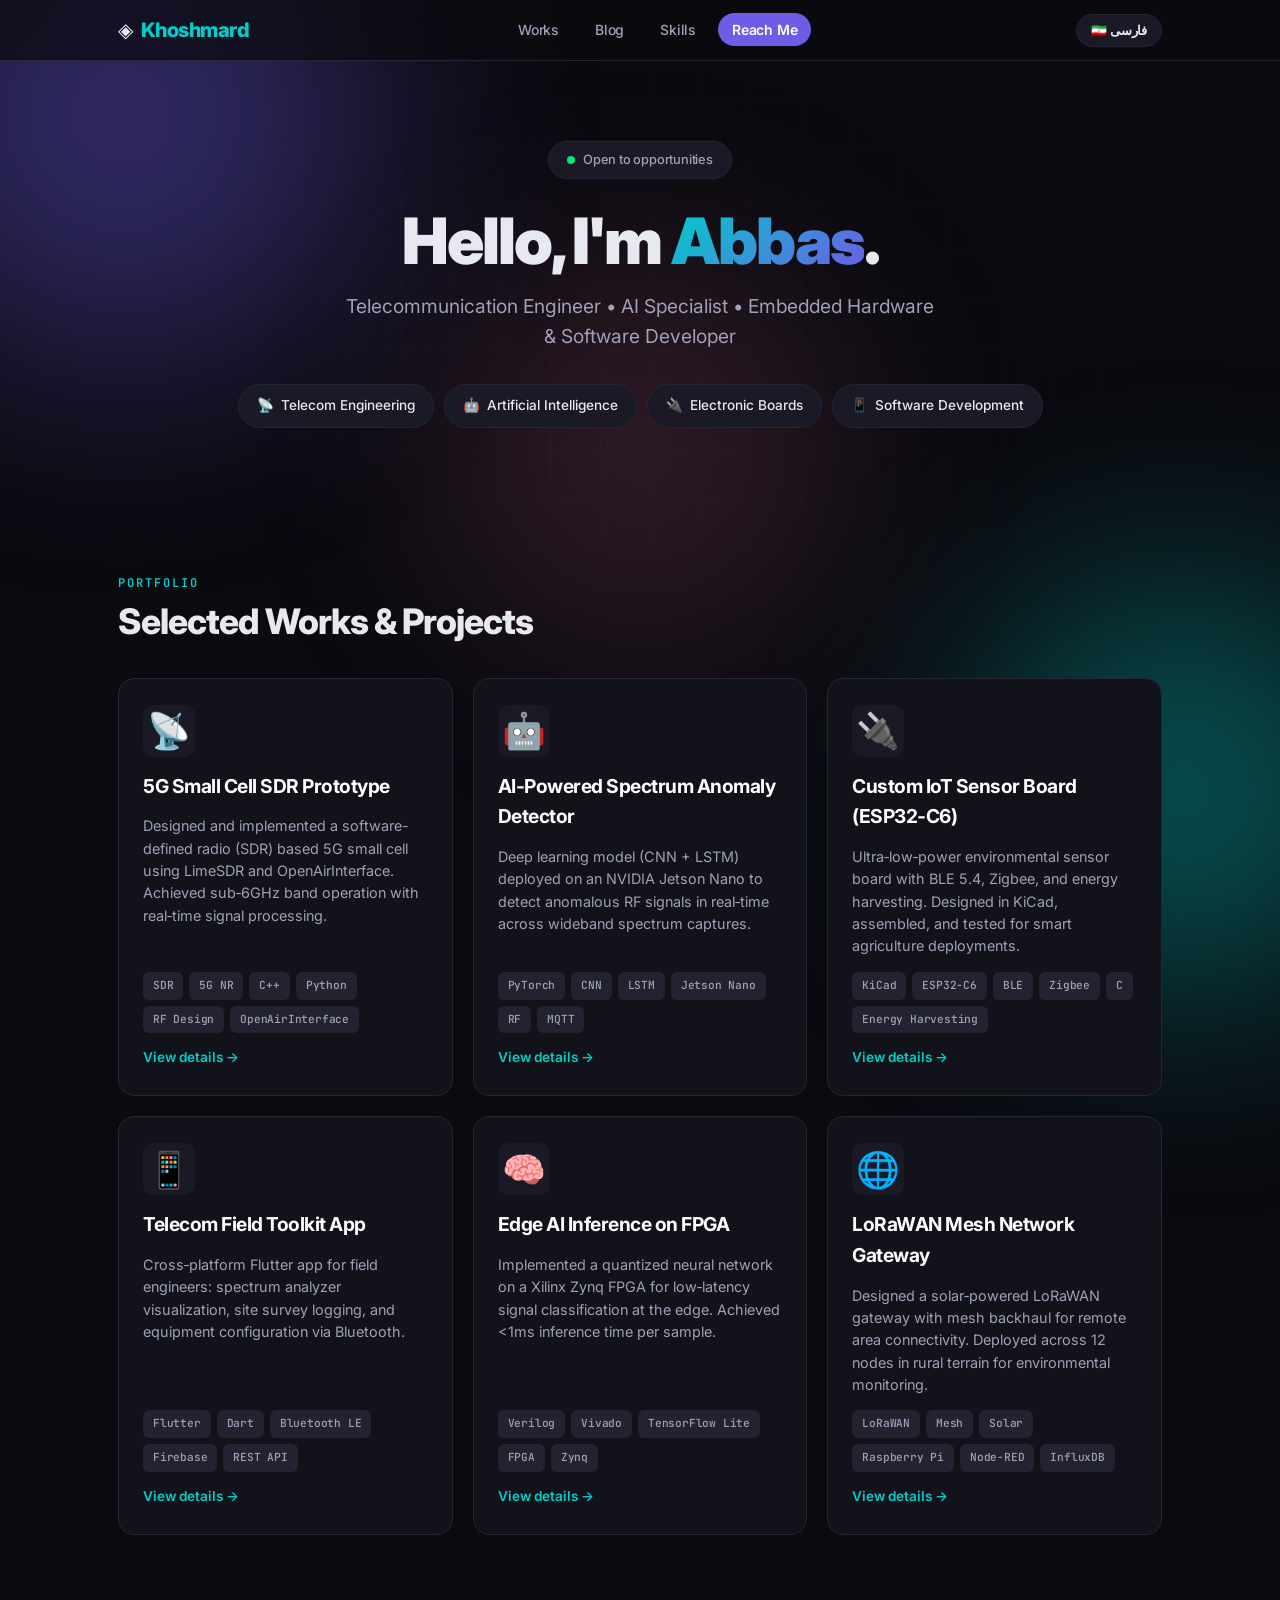
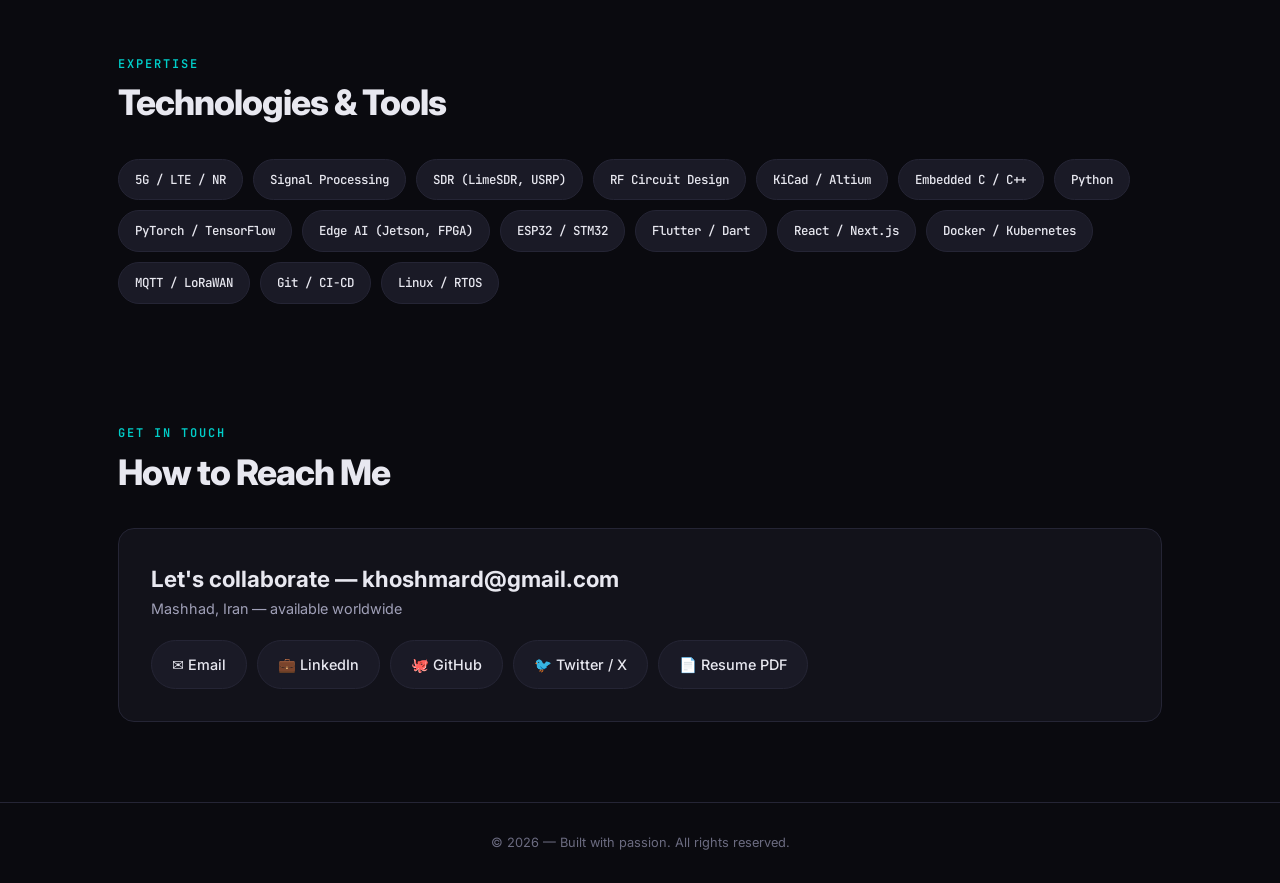
==== index.html @ 43187067 "Add Blog Section" ====
<!DOCTYPE html>
<html lang="en">
<head>
    <meta charset="UTF-8">
    <meta name="viewport" content="width=device-width, initial-scale=1.0">
    <title>Khoshmard — Telecom & AI Engineer</title>
    <link rel="stylesheet" href="styles.css">
    <link href="https://fonts.googleapis.com/css2?family=Inter:wght@300;400;500;600;700;800;900&family=JetBrains+Mono:wght@400;500;600&display=swap" rel="stylesheet">
</head>
<body>

    <!-- Background effects -->
    <div class="bg-grid"></div>
    <div class="bg-orb bg-orb--1"></div>
    <div class="bg-orb bg-orb--2"></div>
    <div class="bg-orb bg-orb--3"></div>

    <!-- Navbar -->
    <nav class="navbar">
        <div class="container">
            <a href="#" class="nav-logo" id="nav-home">◈ <span>Khoshmard</span></a>
            <ul class="nav-links">
                <li><a href="#works" class="nav-link" data-target="works" data-i18n="navWorks">Works</a></li>
                <li><a href="#blog" class="nav-link" data-target="blog" data-i18n="navBlog">Blog</a></li>
                <li><a href="#skills" class="nav-link" data-target="skills" data-i18n="navSkills">Skills</a></li>
                <li><a href="#contact" class="nav-link nav-cta" data-target="contact" data-i18n="navContact">Reach Me</a></li>
            </ul>
            <button id="lang-toggle" class="lang-btn" aria-label="Switch language">🇮🇷 فارسی</button>
        </div>
    </nav>

    <!-- Hero (visible by default) -->
    <header class="hero" id="hero-section">
        <div class="container">
            <div class="hero-badge"><span class="dot"></span> <span data-i18n="heroBadge">Open to opportunities</span></div>
            <h1><span data-i18n="heroGreeting">Hello, I'm</span> <span class="highlight" id="hero-name-dynamic">Abbas</span><span data-i18n="heroGreetingEnding">.</span></h1>
            <p class="hero-subtitle" id="hero-role"></p>
            <div class="hero-tags" id="hero-tags"></div>
        </div>
    </header>

    <!-- Works / Projects -->
    <section class="section" id="works-section">
        <div class="container">
            <p class="section-label" data-i18n="worksLabel">Portfolio</p>
            <h2 class="section-title" data-i18n="worksTitle">Selected Works & Projects</h2>
            <div class="projects-grid" id="projects-container"></div>
        </div>
    </section>

    <!-- Blog (hidden by default) -->
    <section class="section" id="blog-section" style="display: none;">
        <div class="container">
            <p class="section-label" data-i18n="blogLabel">Writings</p>
            <h2 class="section-title" data-i18n="blogTitle">Latest Blog Posts</h2>
            <div class="projects-grid" id="blog-posts-container"></div>
            <div class="load-more-wrap">
                <button class="load-more-btn" id="blog-load-more" data-i18n="loadMore">Load More Posts</button>
                <p class="no-more" id="blog-no-more" data-i18n="noMore">You've reached the end.</p>
            </div>
        </div>
    </section>

    <!-- Skills -->
    <section class="section" id="skills-section">
        <div class="container">
            <p class="section-label" data-i18n="skillsLabel">Expertise</p>
            <h2 class="section-title" data-i18n="skillsTitle">Technologies & Tools</h2>
            <div class="skills-wrap" id="skills-container"></div>
        </div>
    </section>

    <!-- Contact -->
    <section class="section" id="contact-section">
        <div class="container">
            <p class="section-label" data-i18n="contactLabel">Get In Touch</p>
            <h2 class="section-title" data-i18n="contactTitle">How to Reach Me</h2>
            <div class="contact-card" id="contact-card">
                <div class="contact-info">
                    <h3 id="contact-email-label"></h3>
                    <p id="contact-location"></p>
                </div>
                <div class="contact-links" id="contact-links"></div>
            </div>
        </div>
    </section>

    <!-- Footer -->
    <footer class="footer">
        <div class="container">
            <p>© <span id="footer-year"></span> — <span data-i18n="footerText">Built with passion. All rights reserved.</span></p>
        </div>
    </footer>

    <!-- Modal (shared for projects and blog posts) -->
    <div class="modal-overlay" id="modal-overlay">
        <div class="modal-content">
            <button class="modal-close" id="modal-close">&times;</button>
            <div class="modal-icon" id="modal-icon"></div>
            <div class="modal-meta" id="modal-meta"></div>
            <h3 class="modal-title" id="modal-title"></h3>
            <div class="modal-body" id="modal-body"></div>
            <div class="modal-tech" id="modal-tech"></div>
            <a href="#" class="modal-link" id="modal-link" target="_blank" rel="noopener"></a>
        </div>
    </div>

    <script src="script.js"></script>
</body>
</html>
---- styles.css ----
﻿:root {
    --bg: #0a0a0f;
    --surface: #12121a;
    --surface-2: #1a1a26;
    --surface-3: #222230;
    --accent: #6c5ce7;
    --accent-2: #00cec9;
    --accent-3: #fd79a8;
    --accent-glow: rgba(108, 92, 231, 0.35);
    --text: #e8e8f0;
    --text-secondary: #a0a0b8;
    --text-muted: #6b6b80;
    --border: #252535;
    --radius: 16px;
    --radius-sm: 10px;
    --radius-xs: 6px;
    --transition: 0.3s cubic-bezier(0.4, 0, 0.2, 1);
    --shadow-lg: 0 25px 50px -12px rgba(0, 0, 0, 0.5);
    --shadow-card: 0 4px 24px rgba(0, 0, 0, 0.3);
}

* {
    margin: 0;
    padding: 0;
    box-sizing: border-box;
}

html {
    scroll-behavior: smooth;
    scrollbar-width: thin;
    scrollbar-color: var(--surface-3) var(--bg);
}
::-webkit-scrollbar { width: 6px; }
::-webkit-scrollbar-track { background: var(--bg); }
::-webkit-scrollbar-thumb { background: var(--surface-3); border-radius: 3px; }

body {
    font-family: 'Inter', system-ui, -apple-system, sans-serif;
    background: var(--bg);
    color: var(--text);
    line-height: 1.6;
    overflow-x: hidden;
    -webkit-font-smoothing: antialiased;
}

/* Animated background grid */
.bg-grid {
    position: fixed; inset: 0; pointer-events: none; z-index: 0;
    background-image:
        linear-gradient(rgba(255,255,255,0.015) 1px, transparent 1px),
        linear-gradient(90deg, rgba(255,255,255,0.015) 1px, transparent 1px);
    background-size: 50px 50px;
    mask-image: radial-gradient(ellipse 70% 60% at 50% 35%, black 30%, transparent 70%);
    -webkit-mask-image: radial-gradient(ellipse 70% 60% at 50% 35%, black 30%, transparent 70%);
}

.bg-orb {
    position: fixed; border-radius: 50%; filter: blur(120px); pointer-events: none; z-index: 0; opacity: 0.4;
    animation: orbFloat 20s ease-in-out infinite;
}
.bg-orb--1 { width: 500px; height: 500px; background: var(--accent); top: -15%; left: -10%; }
.bg-orb--2 { width: 400px; height: 400px; background: var(--accent-2); bottom: -10%; right: -8%; animation-delay: -7s; }
.bg-orb--3 { width: 350px; height: 350px; background: var(--accent-3); top: 50%; left: 50%; transform: translate(-50%,-50%); animation-delay: -14s; opacity: 0.2; }

@keyframes orbFloat {
    0%,100% { transform: translate(0,0) scale(1); }
    25% { transform: translate(60px,-40px) scale(1.1); }
    50% { transform: translate(-30px,50px) scale(0.9); }
    75% { transform: translate(-50px,-30px) scale(1.05); }
}

/* Layout */
.container { position: relative; z-index: 1; max-width: 1100px; margin: 0 auto; padding: 0 28px; }

/* Navbar */
.navbar {
    position: sticky; top: 0; z-index: 100;
    backdrop-filter: blur(20px); -webkit-backdrop-filter: blur(20px);
    background: rgba(10,10,15,0.7); border-bottom: 1px solid var(--border);
}
.navbar .container {
    display: flex; align-items: center; justify-content: space-between; height: 60px;
    flex-wrap: wrap;
}
.nav-logo {
    font-weight: 800; font-size: 1.25rem; letter-spacing: -0.5px; color: var(--text);
    text-decoration: none; display: flex; align-items: center; gap: 8px;
}
.nav-logo span { color: var(--accent-2); }
.nav-links {
    display: flex; gap: 8px; list-style: none; flex-wrap: wrap;
}
.nav-links a {
    color: var(--text-secondary); text-decoration: none; font-size: 0.875rem; font-weight: 500;
    padding: 8px 14px; border-radius: 50px; transition: var(--transition); letter-spacing: -0.2px;
}
.nav-links a:hover { color: #fff; background: var(--surface-2); }
.nav-cta { background: var(--accent) !important; color: #fff !important; font-weight: 600 !important; }
.nav-cta:hover { background: #7c6ff7 !important; box-shadow: 0 0 25px var(--accent-glow); }

.lang-btn {
    background: var(--surface-2); border: 1px solid var(--border); color: var(--text);
    padding: 8px 14px; border-radius: 50px; font-size: 0.8rem; font-weight: 600;
    cursor: pointer; transition: var(--transition); letter-spacing: -0.2px;
    margin-left: 10px;
}
.lang-btn:hover { border-color: var(--accent); background: var(--surface-3); }

/* Hero */
.hero { padding: 80px 0 50px; text-align: center; }
.hero-badge {
    display: inline-flex; align-items: center; gap: 8px; background: var(--surface-2);
    border: 1px solid var(--border); padding: 8px 18px; border-radius: 50px;
    font-size: 0.8rem; font-weight: 500; color: var(--text-secondary); margin-bottom: 28px;
    letter-spacing: -0.2px;
}
.hero-badge .dot {
    width: 8px; height: 8px; border-radius: 50%; background: #00e676;
    animation: pulse-dot 2s ease-in-out infinite;
}
@keyframes pulse-dot { 0%,100% { box-shadow: 0 0 0 0 rgba(0,230,118,0.6); } 50% { box-shadow: 0 0 0 12px rgba(0,230,118,0); } }
.hero h1 {
    font-size: clamp(2.5rem, 5.5vw, 4rem); font-weight: 900; letter-spacing: -2px;
    line-height: 1.05; margin-bottom: 16px;
}
.hero h1 .highlight {
    background: linear-gradient(135deg, var(--accent-2), var(--accent));
    -webkit-background-clip: text; -webkit-text-fill-color: transparent; background-clip: text;
}
.hero-subtitle { font-size: 1.2rem; color: var(--text-secondary); max-width: 600px; margin: 0 auto 32px; }
.hero-tags { display: flex; flex-wrap: wrap; justify-content: center; gap: 10px; margin-bottom: 36px; }
.hero-tag {
    background: var(--surface-2); border: 1px solid var(--border); padding: 10px 18px;
    border-radius: 50px; font-size: 0.85rem; font-weight: 500; color: var(--text);
    display: flex; align-items: center; gap: 7px; transition: var(--transition);
}
.hero-tag:hover { border-color: var(--accent); background: var(--surface-3); transform: translateY(-2px); box-shadow: 0 8px 25px rgba(0,0,0,0.3); }

/* Sections */
.section { padding: 60px 0; }
.section-label {
    font-family: 'JetBrains Mono', monospace; font-size: 0.75rem; font-weight: 600;
    text-transform: uppercase; letter-spacing: 2px; color: var(--accent-2); margin-bottom: 8px;
}
.section-title { font-size: 2.2rem; font-weight: 800; letter-spacing: -1px; margin-bottom: 36px; line-height: 1.15; }

/* Projects Grid */
.projects-grid { display: grid; grid-template-columns: repeat(auto-fill, minmax(320px, 1fr)); gap: 20px; }
.project-card {
    background: var(--surface); border: 1px solid var(--border); border-radius: var(--radius);
    padding: 26px 24px; transition: var(--transition); cursor: pointer; position: relative;
    overflow: hidden; display: flex; flex-direction: column; gap: 14px;
}
.project-card::before {
    content: ''; position: absolute; top: 0; left: 0; right: 0; height: 2px;
    background: linear-gradient(90deg, var(--accent), var(--accent-2)); opacity: 0; transition: var(--transition);
}
.project-card:hover { border-color: #3a3a55; transform: translateY(-4px); box-shadow: var(--shadow-lg); }
.project-card:hover::before { opacity: 1; }
.project-icon {
    font-size: 2.2rem; width: 52px; height: 52px; border-radius: var(--radius-sm);
    background: var(--surface-2); display: flex; align-items: center; justify-content: center;
}
.project-card h3 { font-size: 1.2rem; font-weight: 700; letter-spacing: -0.5px; color: #fff; }
.project-card p { font-size: 0.9rem; color: var(--text-secondary); line-height: 1.55; flex-grow: 1; }
.project-tech { display: flex; flex-wrap: wrap; gap: 6px; }
.project-tech span {
    font-family: 'JetBrains Mono', monospace; font-size: 0.7rem; font-weight: 500;
    background: var(--surface-3); color: var(--text-secondary); padding: 5px 10px;
    border-radius: var(--radius-xs); letter-spacing: -0.2px;
}
.project-card:hover .project-tech span { color: #ccc; background: #2a2a3a; }
.project-link { font-size: 0.85rem; font-weight: 600; color: var(--accent-2); text-decoration: none; display: inline-flex; align-items: center; gap: 4px; margin-top: auto; }
.project-link:hover { gap: 8px; color: #fff; }

/* Skills */
.skills-wrap { display: flex; flex-wrap: wrap; gap: 10px; }
.skill-chip {
    font-family: 'JetBrains Mono', monospace; font-size: 0.78rem; font-weight: 500;
    background: var(--surface-2); border: 1px solid var(--border); padding: 10px 16px;
    border-radius: 50px; color: var(--text); transition: var(--transition);
}
.skill-chip:hover { border-color: var(--accent); background: var(--surface-3); transform: translateY(-2px); box-shadow: 0 6px 20px rgba(0,0,0,0.3); color: #fff; }

/* Contact */
.contact-card {
    background: var(--surface); border: 1px solid var(--border); border-radius: var(--radius);
    padding: 32px; display: flex; flex-wrap: wrap; gap: 20px; align-items: center; justify-content: space-between;
}
.contact-card:hover { border-color: #3a3a55; box-shadow: var(--shadow-card); }
.contact-info h3 { font-size: 1.4rem; font-weight: 700; }
.contact-info p { color: var(--text-secondary); font-size: 0.9rem; }
.contact-links { display: flex; flex-wrap: wrap; gap: 10px; }
.contact-link {
    display: inline-flex; align-items: center; gap: 8px; background: var(--surface-2);
    border: 1px solid var(--border); padding: 12px 20px; border-radius: 50px;
    color: var(--text); text-decoration: none; font-weight: 500; font-size: 0.9rem; transition: var(--transition);
}
.contact-link:hover { background: var(--accent); border-color: var(--accent); color: #fff; box-shadow: 0 0 30px var(--accent-glow); transform: translateY(-2px); }

/* Footer */
.footer { text-align: center; padding: 30px 0; color: var(--text-muted); font-size: 0.8rem; border-top: 1px solid var(--border); margin-top: 20px; }

/* Modal */
.modal-overlay {
    position: fixed; inset: 0; background: rgba(0,0,0,0.7); backdrop-filter: blur(8px);
    z-index: 200; display: none; align-items: center; justify-content: center;
}
.modal-overlay.active { display: flex; }
.modal-content {
    background: var(--surface); border: 1px solid var(--border); border-radius: var(--radius);
    max-width: 600px; width: 90%; padding: 32px; position: relative;
    animation: modalIn 0.3s ease;
}
@keyframes modalIn { from { opacity: 0; transform: scale(0.95) translateY(10px); } to { opacity: 1; transform: scale(1) translateY(0); } }
.modal-close {
    position: absolute; top: 16px; right: 16px; background: none; border: none; color: var(--text-muted);
    font-size: 2rem; cursor: pointer; line-height: 1; transition: var(--transition);
}
.modal-close:hover { color: #fff; }
.modal-icon { font-size: 2.2rem; margin-bottom: 12px; }
.modal-title { font-size: 1.5rem; font-weight: 700; margin-bottom: 12px; }
.modal-description { color: var(--text-secondary); margin-bottom: 16px; line-height: 1.6; }
.modal-tech { display: flex; flex-wrap: wrap; gap: 6px; margin-bottom: 20px; }
.modal-tech span {
    font-family: 'JetBrains Mono', monospace; font-size: 0.7rem; background: var(--surface-3);
    color: var(--text-secondary); padding: 5px 10px; border-radius: var(--radius-xs);
}
.modal-link { color: var(--accent-2); font-weight: 600; text-decoration: none; display: inline-flex; align-items: center; gap: 4px; }
.modal-link:hover { color: #fff; }

/* Responsive */
@media (max-width: 768px) {
    .hero { padding: 50px 0 30px; }
    .hero h1 { font-size: 2.2rem; }
    .hero-subtitle { font-size: 1rem; }
    .section-title { font-size: 1.6rem; }
    .projects-grid { grid-template-columns: 1fr; }
    .navbar .container { height: auto; padding: 8px 0; flex-wrap: wrap; }
    .nav-links a { font-size: 0.75rem; padding: 6px 10px; }
    .contact-card { flex-direction: column; text-align: center; }
    .contact-links { justify-content: center; }
}
@media (max-width: 480px) {
    .container { padding: 0 16px; }
    .hero h1 { font-size: 1.8rem; }
    .hero-tags { gap: 6px; }
    .hero-tag { font-size: 0.75rem; padding: 8px 12px; }
    .project-card { padding: 20px 16px; }
    .section { padding: 40px 0; }
}

/* ── Blog card meta (already defined earlier but included for completeness) ── */
.blog-card .blog-meta {
    display: flex;
    align-items: center;
    gap: 10px;
    color: var(--text-muted);
    font-size: 0.75rem;
    font-family: 'JetBrains Mono', monospace;
}

/* ── Load more button & no more message ── */
.load-more-wrap {
    text-align: center;
    margin-top: 40px;
}

.load-more-btn {
    background: var(--surface-2);
    border: 1px solid var(--border);
    color: var(--text);
    padding: 14px 32px;
    border-radius: 50px;
    font-size: 0.9rem;
    font-weight: 600;
    cursor: pointer;
    transition: var(--transition);
}

    .load-more-btn:hover {
        border-color: var(--accent);
        background: var(--surface-3);
        box-shadow: 0 0 25px var(--accent-glow);
    }

.no-more {
    color: var(--text-muted);
    font-size: 0.85rem;
    margin-top: 16px;
    display: none;
}
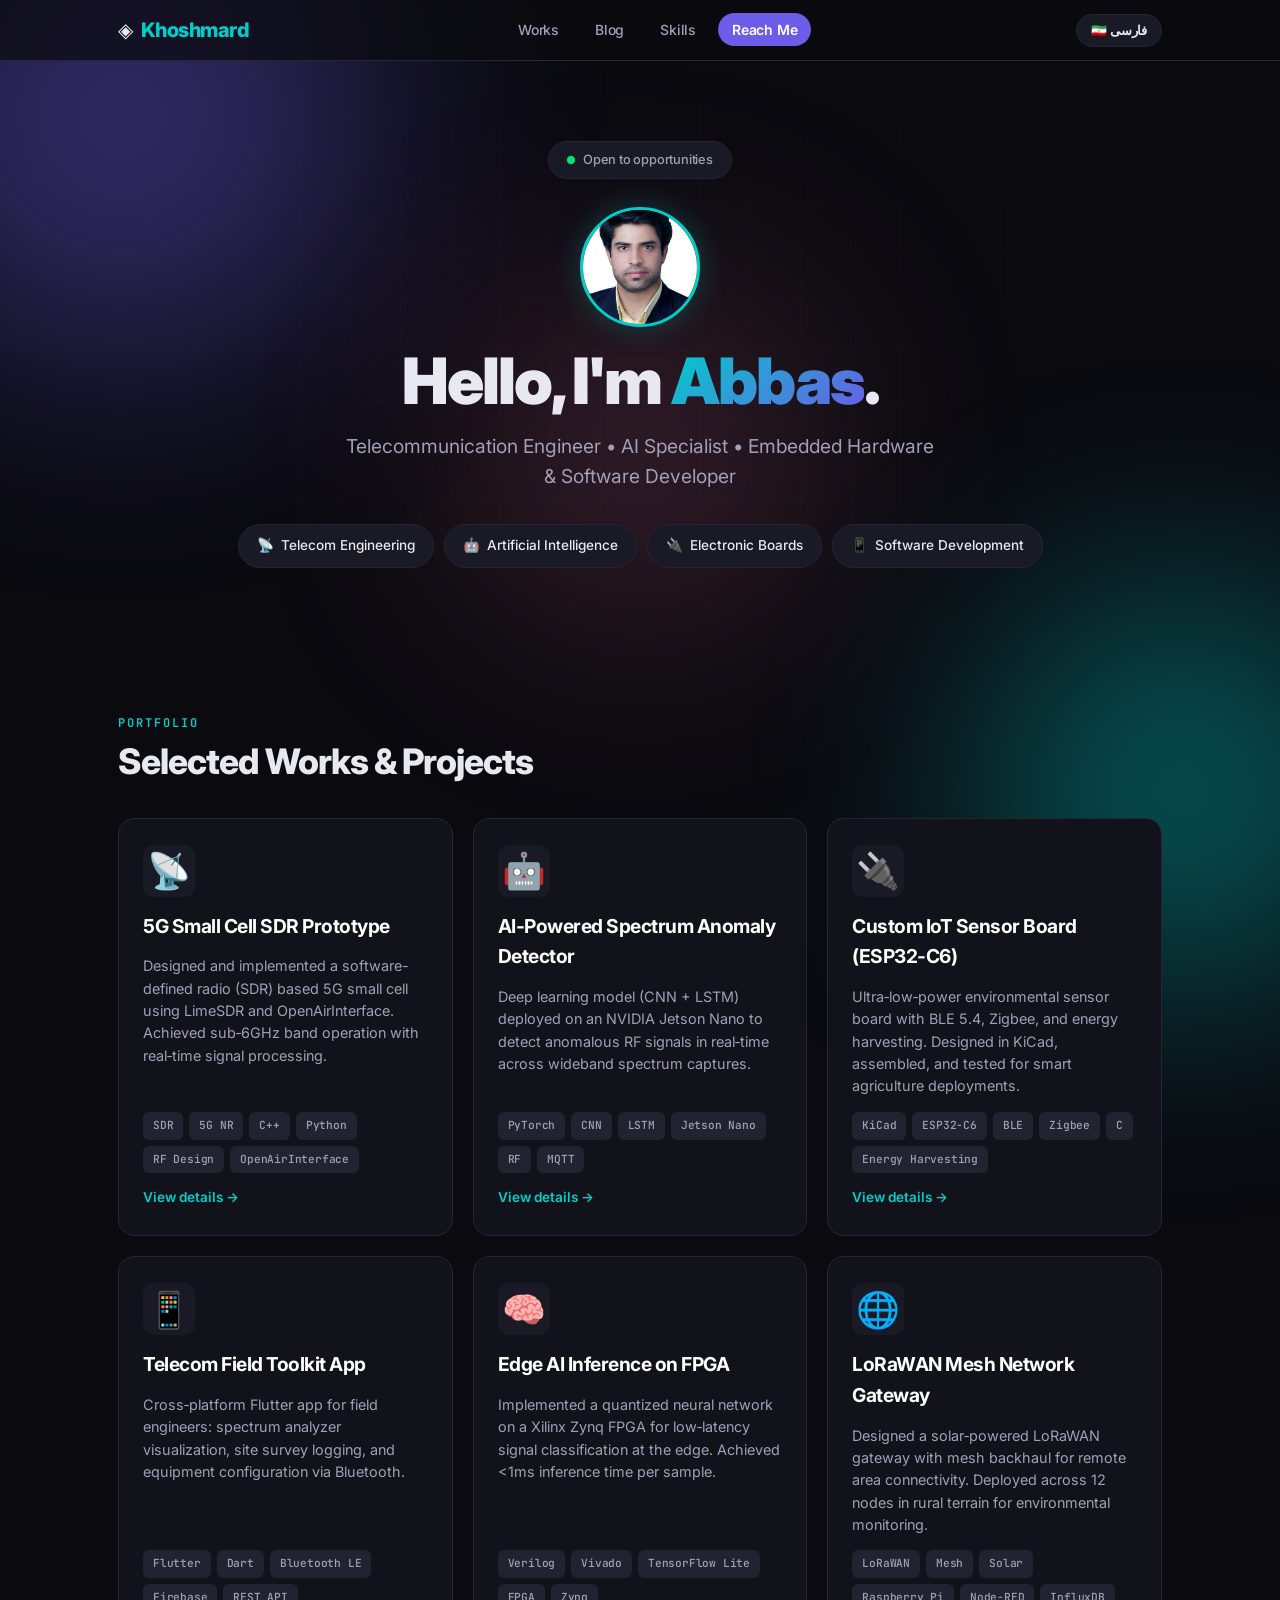
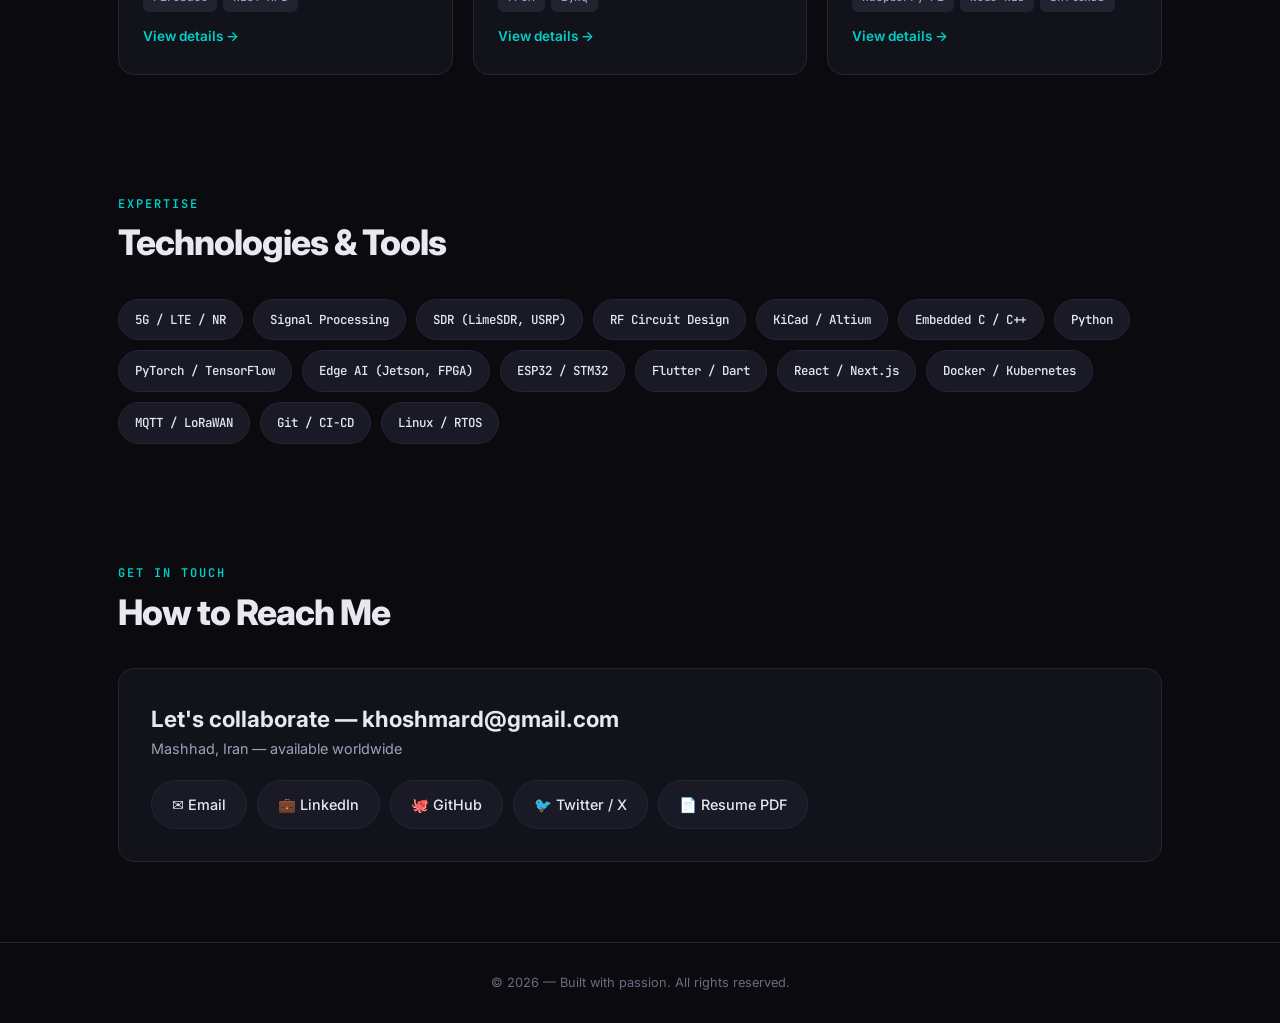
==== commit 40b8caba: "Add Profile Image" ====
--- a/index.html
+++ b/index.html
@@ -33,6 +33,7 @@
     <header class="hero" id="hero-section">
         <div class="container">
             <div class="hero-badge"><span class="dot"></span> <span data-i18n="heroBadge">Open to opportunities</span></div>
+            <div class="hero-avatar"><img src="profile-photo.jpg" alt="Abbas Hatami" /></div>
             <h1><span data-i18n="heroGreeting">Hello, I'm</span> <span class="highlight" id="hero-name-dynamic">Abbas</span><span data-i18n="heroGreetingEnding">.</span></h1>
             <p class="hero-subtitle" id="hero-role"></p>
             <div class="hero-tags" id="hero-tags"></div>
--- a/styles.css
+++ b/styles.css
@@ -136,6 +136,27 @@
 }
 .hero-tag:hover { border-color: var(--accent); background: var(--surface-3); transform: translateY(-2px); box-shadow: 0 8px 25px rgba(0,0,0,0.3); }
 
+.hero-avatar {
+    display: flex;
+    justify-content: center;
+    margin-bottom: 20px;
+}
+
+    .hero-avatar img {
+        width: 120px;
+        height: 120px;
+        border-radius: 50%;
+        object-fit: cover;
+        border: 3px solid var(--accent-2);
+        box-shadow: 0 0 30px rgba(0, 206, 201, 0.25);
+        transition: var(--transition);
+    }
+
+        .hero-avatar img:hover {
+            transform: scale(1.05);
+            box-shadow: 0 0 45px rgba(0, 206, 201, 0.5);
+        }
+
 /* Sections */
 .section { padding: 60px 0; }
 .section-label {
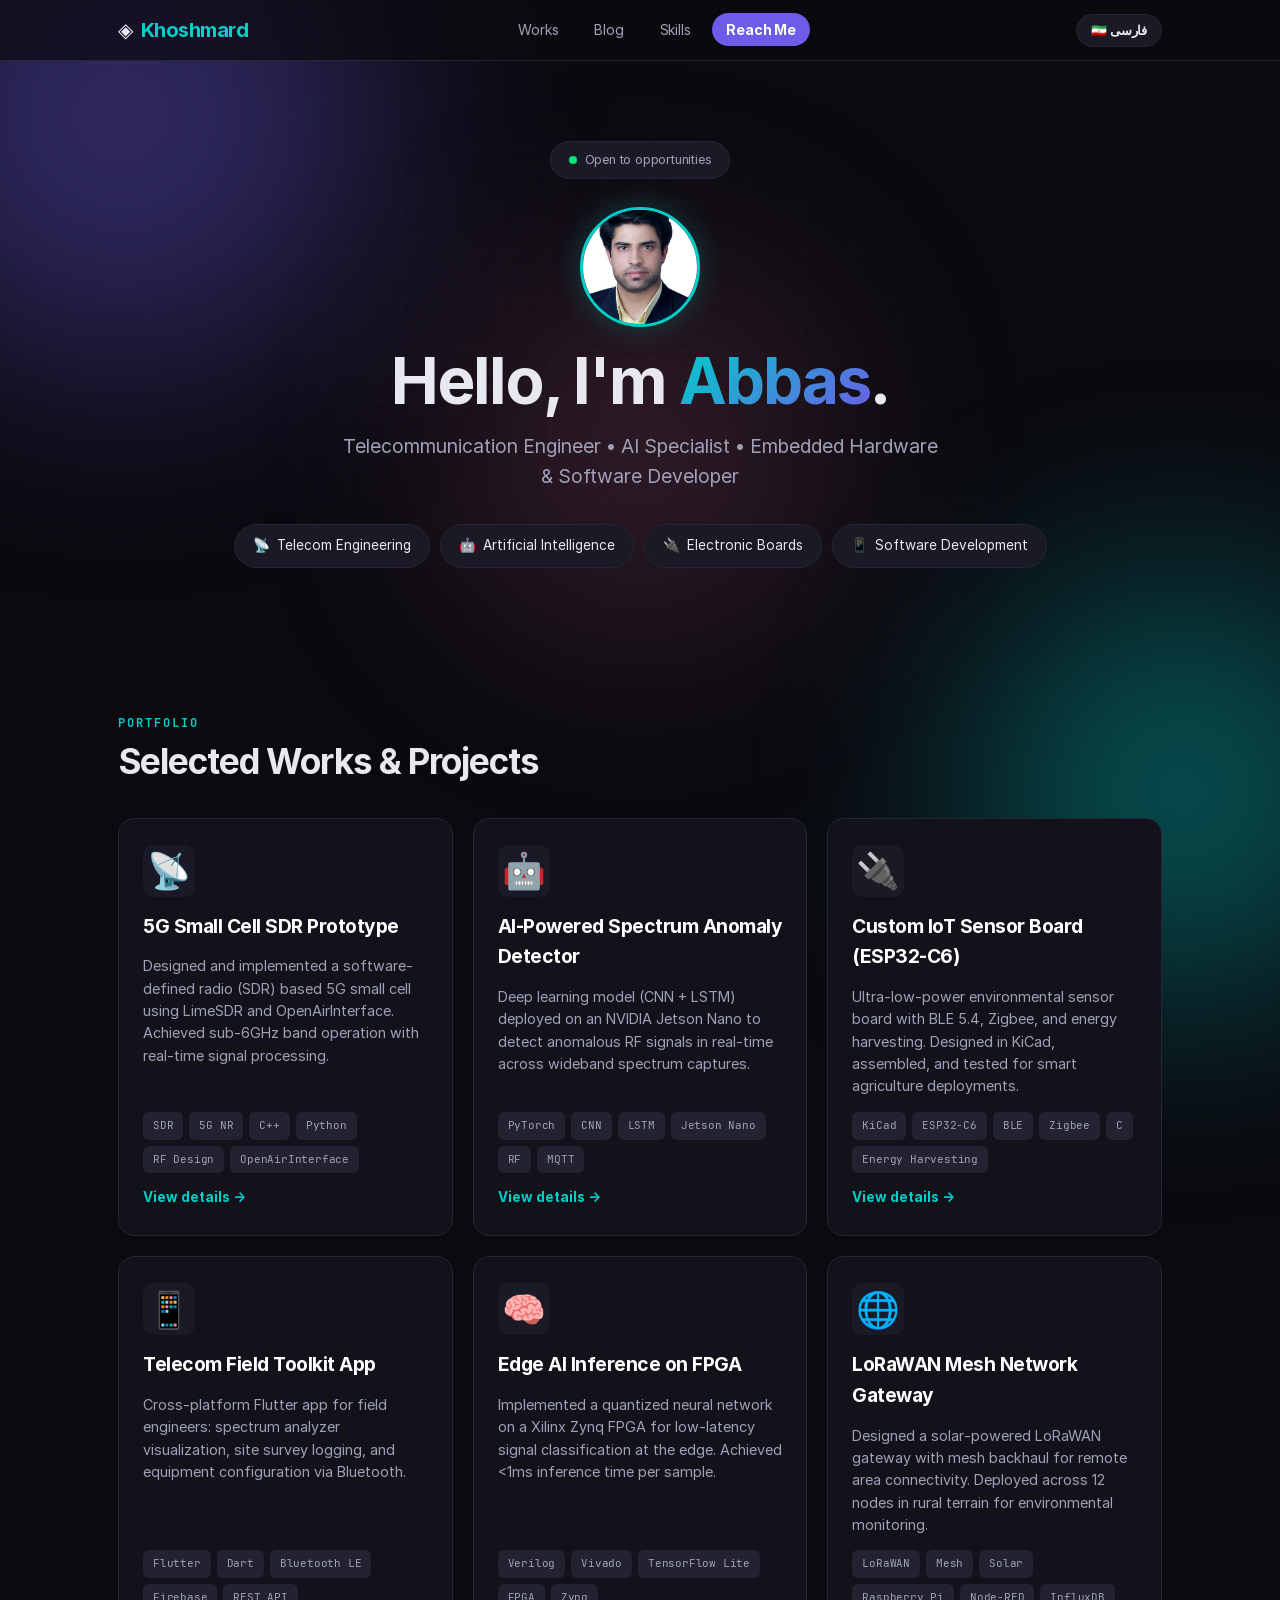
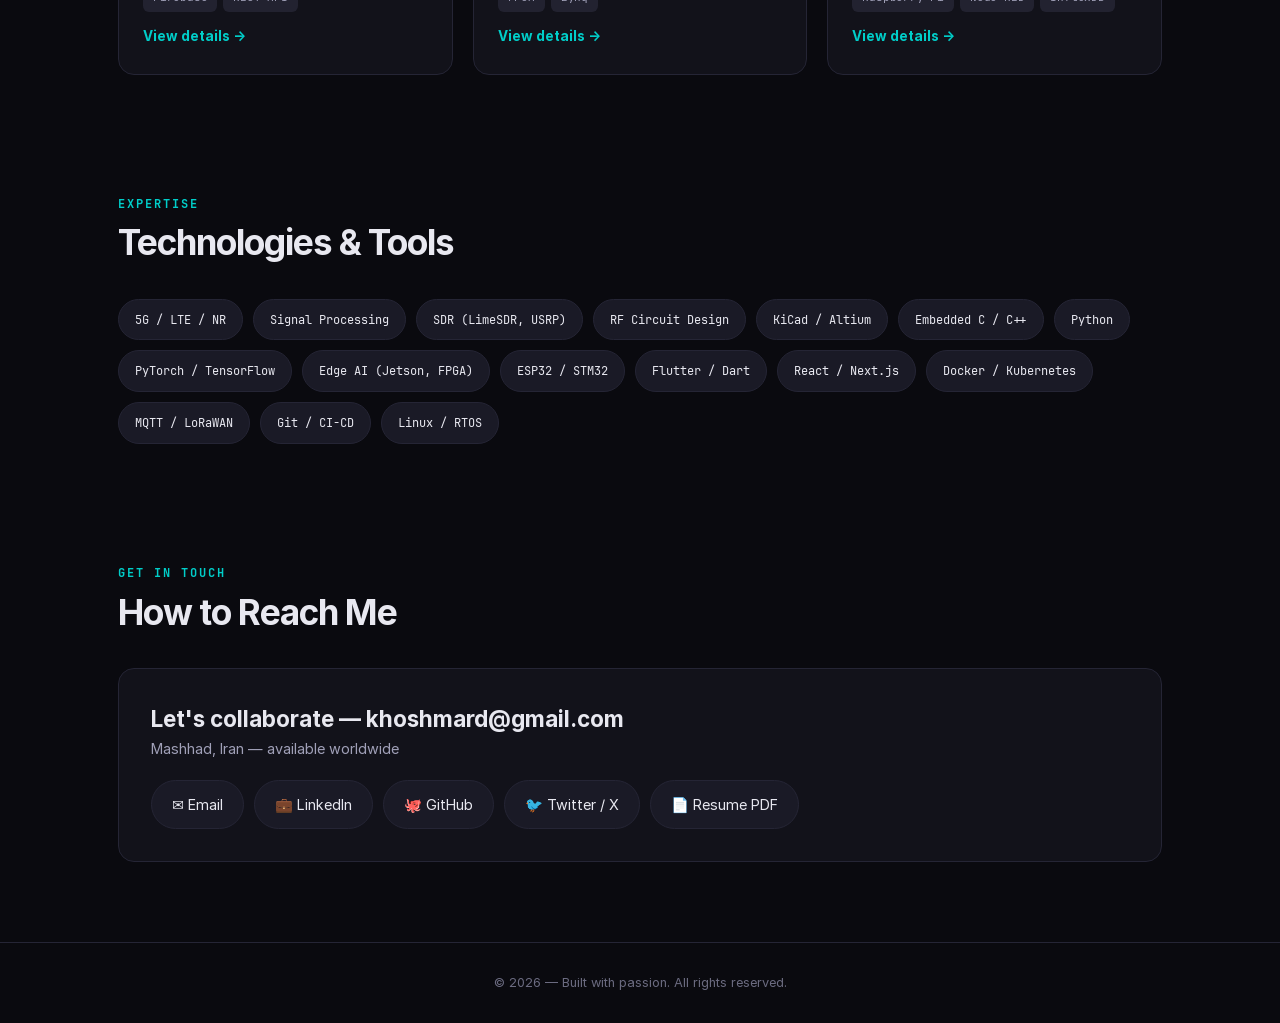
==== commit 8f668931: "Separate fonts for english and persian version" ====
--- a/index.html
+++ b/index.html
@@ -5,7 +5,6 @@
     <meta name="viewport" content="width=device-width, initial-scale=1.0">
     <title>Khoshmard — Telecom & AI Engineer</title>
     <link rel="stylesheet" href="styles.css">
-    <link href="https://fonts.googleapis.com/css2?family=Inter:wght@300;400;500;600;700;800;900&family=JetBrains+Mono:wght@400;500;600&display=swap" rel="stylesheet">
 </head>
 <body>
 
--- a/styles.css
+++ b/styles.css
@@ -1,4 +1,47 @@
-﻿:root {
+﻿/* ── Local font faces ── */
+@font-face {
+    font-family: 'Inter';
+    src: url('fonts/Inter-Regular.woff2') format('woff2');
+    font-weight: 400;
+    font-style: normal;
+}
+
+@font-face {
+    font-family: 'Inter';
+    src: url('fonts/Inter-Bold.woff2') format('woff2');
+    font-weight: 700;
+    font-style: normal;
+}
+
+@font-face {
+    font-family: 'JetBrains Mono';
+    src: url('fonts/JetBrainsMono-Regular.woff2') format('woff2');
+    font-weight: 400;
+    font-style: normal;
+}
+
+@font-face {
+    font-family: 'JetBrains Mono';
+    src: url('fonts/JetBrainsMono-Bold.woff2') format('woff2');
+    font-weight: 700;
+    font-style: normal;
+}
+
+@font-face {
+    font-family: 'Vazirmatn';
+    src: url('fonts/Vazirmatn-UI-Regular.woff2') format('woff2');
+    font-weight: 400;
+    font-style: normal;
+}
+
+@font-face {
+    font-family: 'Vazirmatn';
+    src: url('fonts/Vazirmatn-UI-Bold.woff2') format('woff2');
+    font-weight: 700;
+    font-style: normal;
+}
+
+:root {
     --bg: #0a0a0f;
     --surface: #12121a;
     --surface-2: #1a1a26;
@@ -43,6 +86,32 @@
     -webkit-font-smoothing: antialiased;
 }
 
+/* ── Base typography ── */
+html[lang="en"] body {
+    font-family: 'Inter', system-ui, -apple-system, sans-serif;
+}
+
+html[lang="fa"] body {
+    font-family: 'Vazirmatn', 'Inter', system-ui, sans-serif;
+}
+
+/* Monospace elements – keep JetBrains Mono for English, fallback for Persian */
+html[lang="en"] .skill-chip,
+html[lang="en"] .project-tech span,
+html[lang="en"] .section-label,
+html[lang="en"] .blog-meta,
+html[lang="en"] .modal-meta {
+    font-family: 'JetBrains Mono', monospace;
+}
+
+html[lang="fa"] .skill-chip,
+html[lang="fa"] .project-tech span,
+html[lang="fa"] .section-label,
+html[lang="fa"] .blog-meta,
+html[lang="fa"] .modal-meta {
+    font-family: 'Vazirmatn', 'JetBrains Mono', monospace;
+}
+
 /* Animated background grid */
 .bg-grid {
     position: fixed; inset: 0; pointer-events: none; z-index: 0;
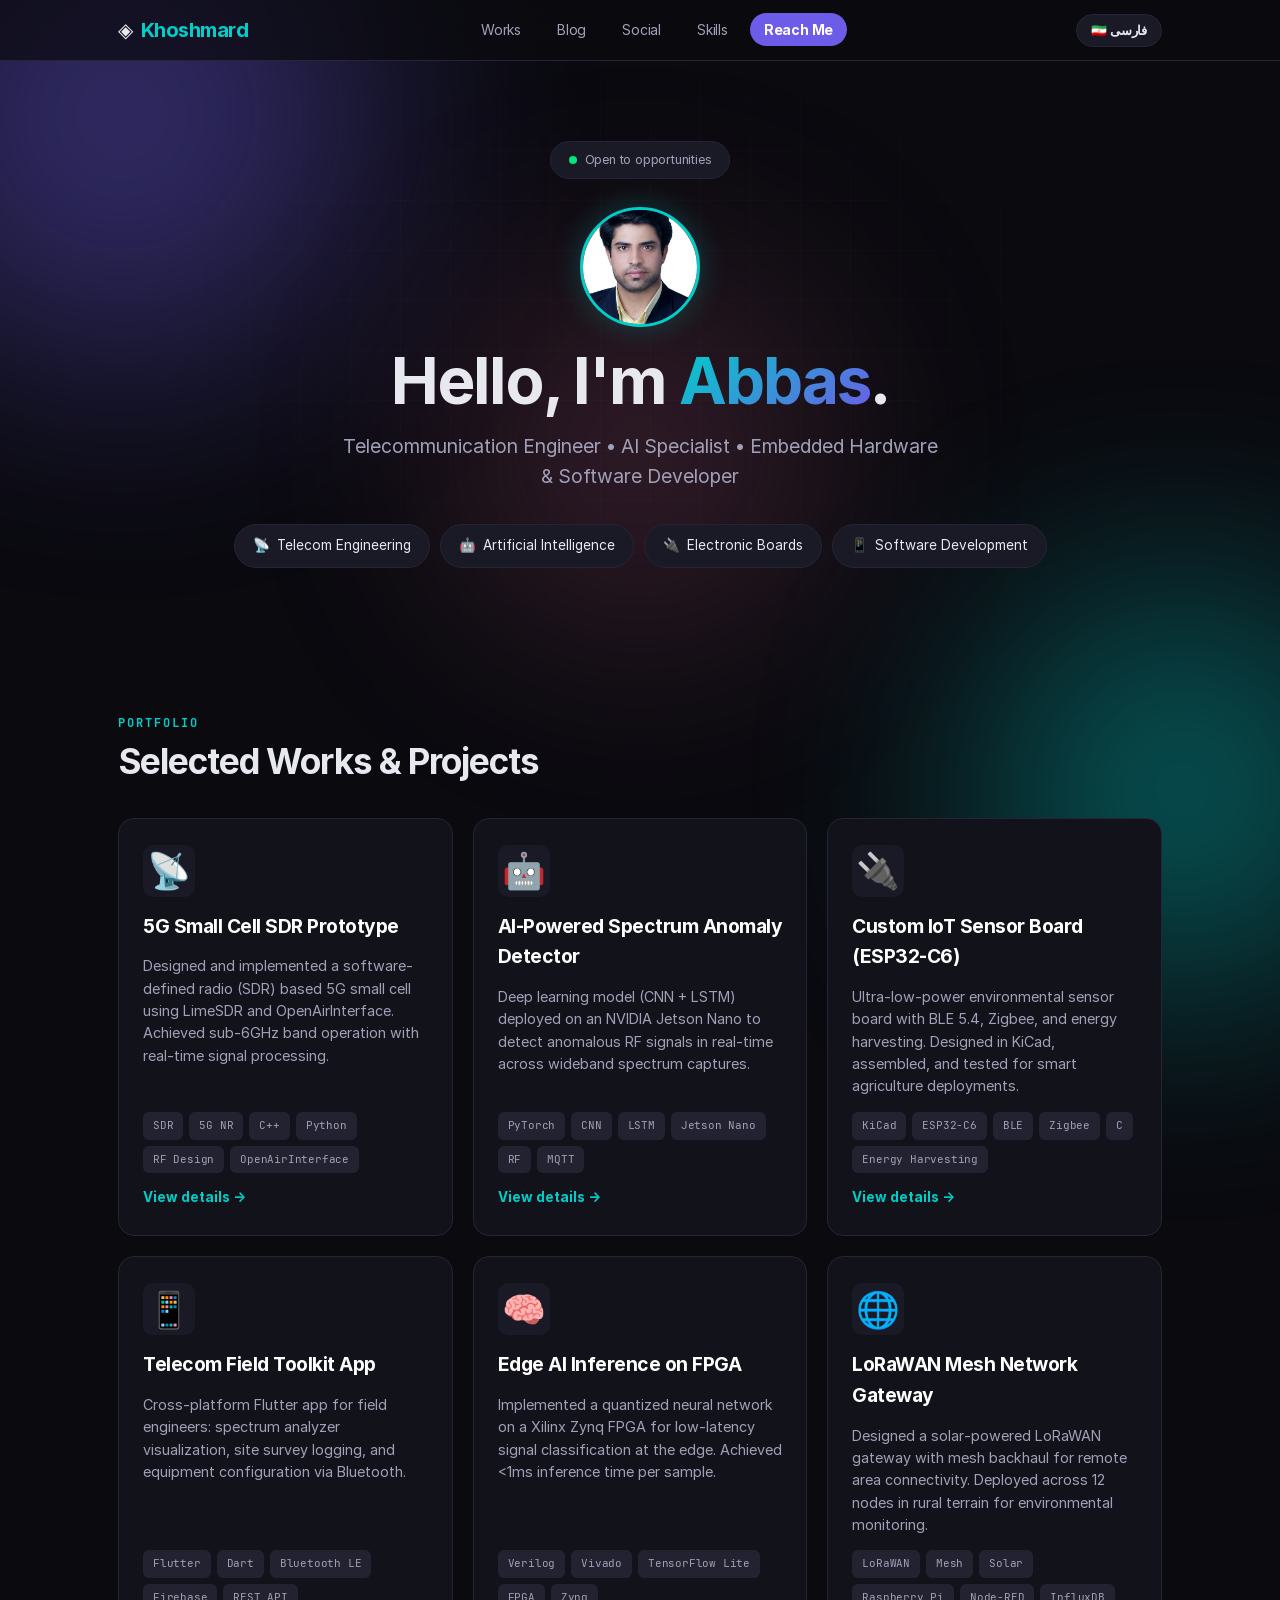
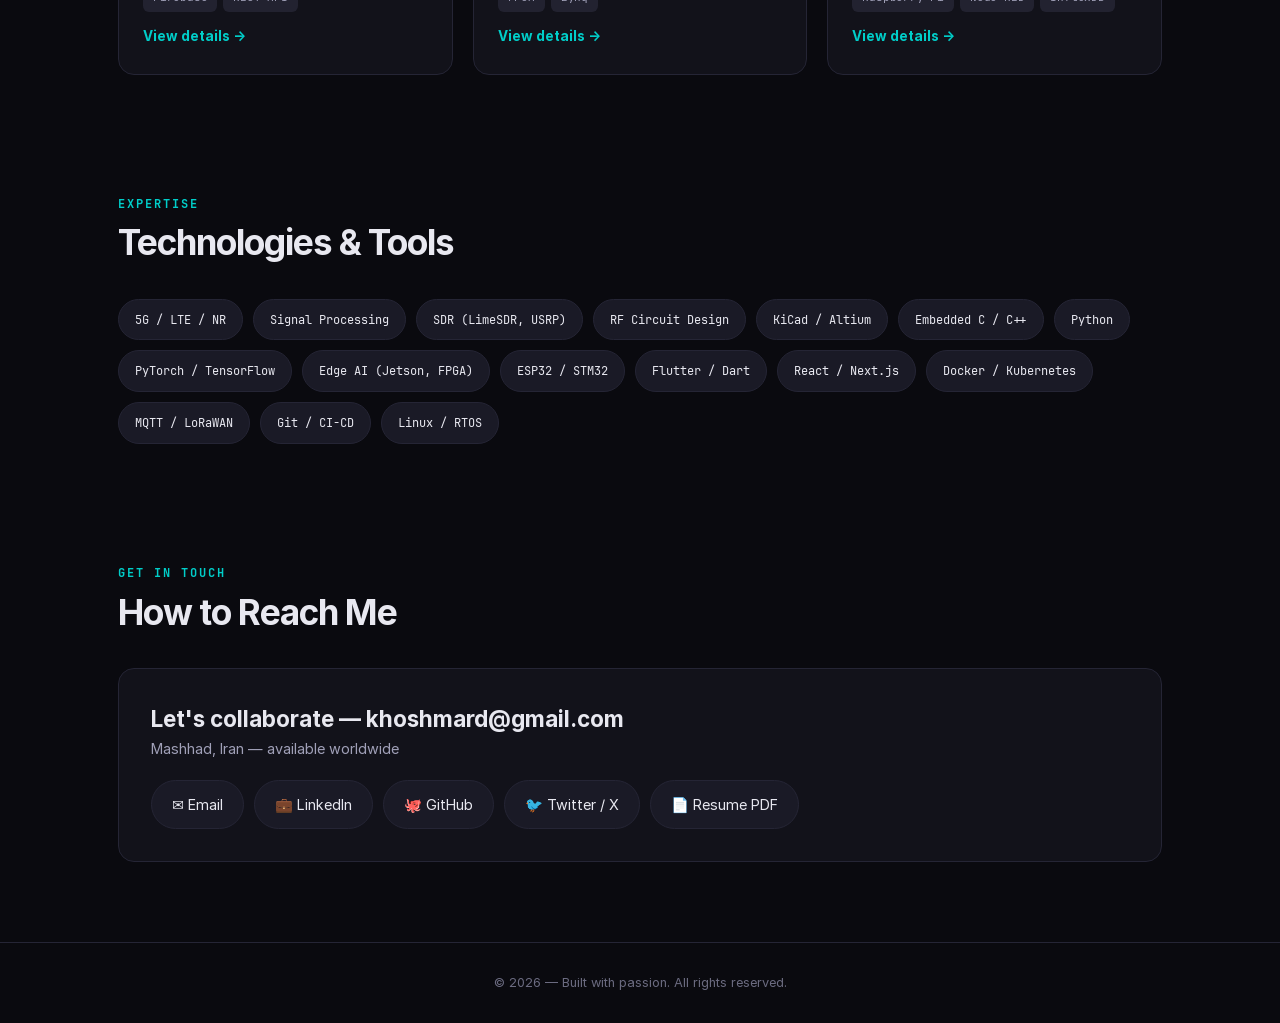
==== commit 669baea4: "Add Social Network posts" ====
--- a/index.html
+++ b/index.html
@@ -21,6 +21,7 @@
             <ul class="nav-links">
                 <li><a href="#works" class="nav-link" data-target="works" data-i18n="navWorks">Works</a></li>
                 <li><a href="#blog" class="nav-link" data-target="blog" data-i18n="navBlog">Blog</a></li>
+                <li><a href="#social" class="nav-link" data-target="social" data-i18n="navSocial">Social</a></li>
                 <li><a href="#skills" class="nav-link" data-target="skills" data-i18n="navSkills">Skills</a></li>
                 <li><a href="#contact" class="nav-link nav-cta" data-target="contact" data-i18n="navContact">Reach Me</a></li>
             </ul>
@@ -57,6 +58,19 @@
             <div class="load-more-wrap">
                 <button class="load-more-btn" id="blog-load-more" data-i18n="loadMore">Load More Posts</button>
                 <p class="no-more" id="blog-no-more" data-i18n="noMore">You've reached the end.</p>
+            </div>
+        </div>
+    </section>
+
+    <!-- Social Media Posts (hidden by default) -->
+    <section class="section" id="social-section" style="display: none;">
+        <div class="container">
+            <p class="section-label" data-i18n="socialLabel">Social Feed</p>
+            <h2 class="section-title" data-i18n="socialTitle">Latest Posts & Thoughts</h2>
+            <div class="social-grid" id="social-posts-container"></div>
+            <div class="load-more-wrap">
+                <button class="load-more-btn" id="social-load-more" data-i18n="loadMore">Load More Posts</button>
+                <p class="no-more" id="social-no-more" data-i18n="noMore">You've reached the end.</p>
             </div>
         </div>
     </section>
--- a/styles.css
+++ b/styles.css
@@ -379,4 +379,58 @@
     font-size: 0.85rem;
     margin-top: 16px;
     display: none;
+}
+
+/* ── Social Grid ── */
+.social-grid {
+    display: grid;
+    grid-template-columns: repeat(auto-fill, minmax(300px, 1fr));
+    gap: 16px;
+}
+
+.social-card {
+    background: var(--surface);
+    border: 1px solid var(--border);
+    border-radius: var(--radius);
+    padding: 20px;
+    transition: var(--transition);
+    position: relative;
+    cursor: pointer;
+}
+.social-card:hover {
+    border-color: #3a3a55;
+    transform: translateY(-3px);
+    box-shadow: var(--shadow-card);
+}
+.social-card .social-header {
+    display: flex;
+    align-items: center;
+    gap: 8px;
+    margin-bottom: 10px;
+}
+.social-card .social-platform-icon {
+    font-size: 1.4rem;
+}
+.social-card .social-date {
+    font-size: 0.75rem;
+    color: var(--text-muted);
+    font-family: 'JetBrains Mono', monospace;
+}
+.social-card .social-content {
+    color: var(--text-secondary);
+    font-size: 0.9rem;
+    line-height: 1.5;
+    margin-bottom: 10px;
+}
+.social-card .social-link {
+    color: var(--accent-2);
+    font-weight: 600;
+    font-size: 0.8rem;
+    text-decoration: none;
+    display: inline-flex;
+    align-items: center;
+    gap: 4px;
+}
+.social-card .social-link:hover {
+    color: #fff;
 }
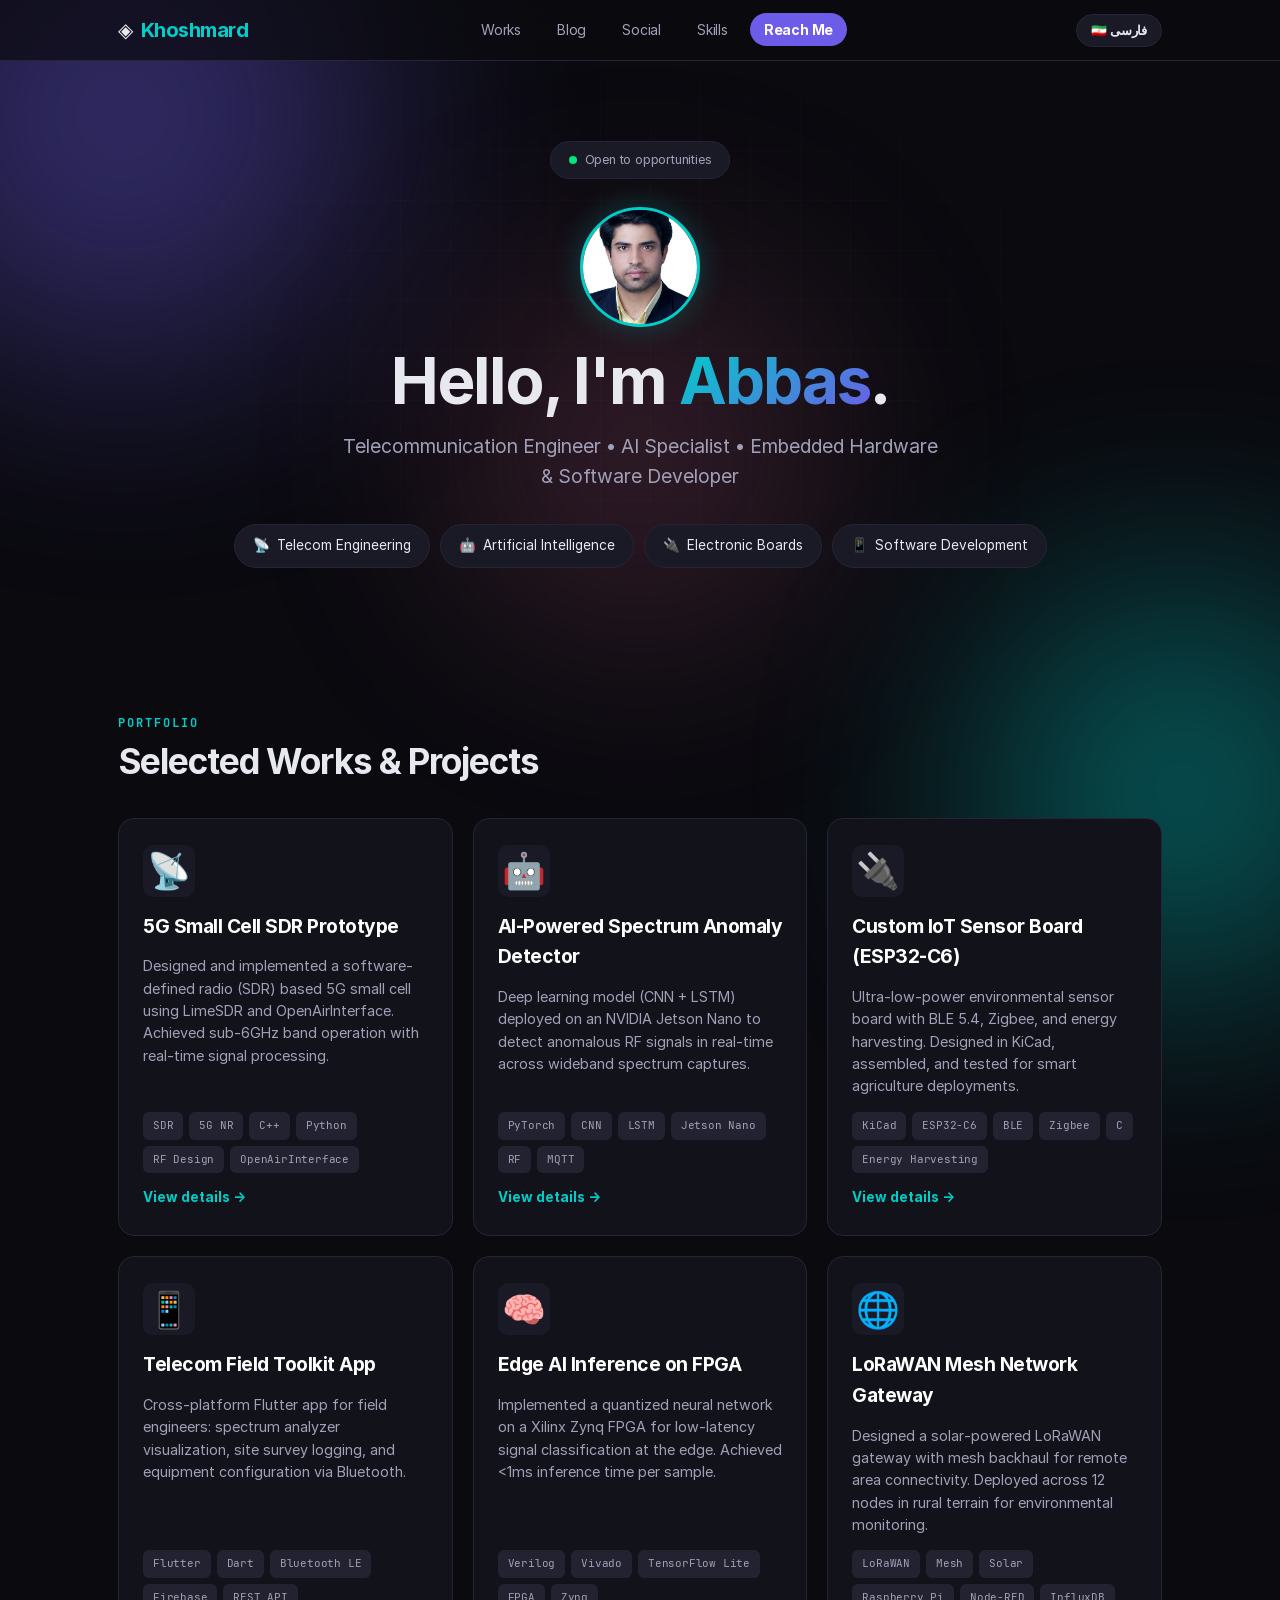
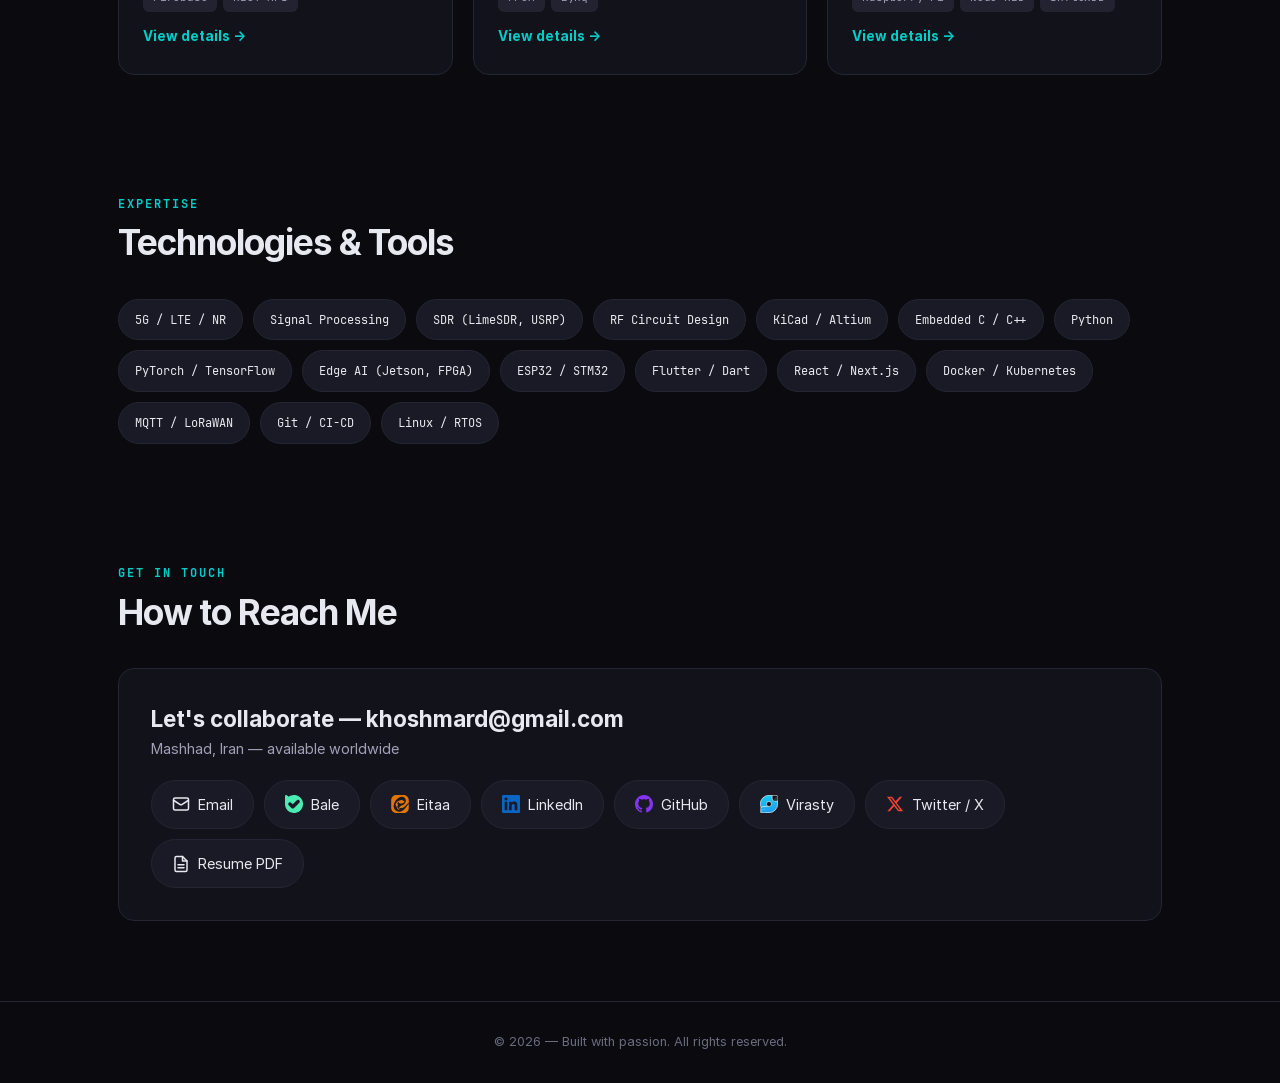
==== commit 537790a3: "Add media to social posts" ====
--- a/index.html
+++ b/index.html
@@ -113,6 +113,12 @@
             <div class="modal-icon" id="modal-icon"></div>
             <div class="modal-meta" id="modal-meta"></div>
             <h3 class="modal-title" id="modal-title"></h3>
+            <div class="modal-media" id="modal-media" style="display: none;">
+                <button class="media-arrow media-prev" id="media-prev">❮</button>
+                <div class="media-content" id="media-content"></div>
+                <button class="media-arrow media-next" id="media-next">❯</button>
+                <p class="media-caption" id="media-caption"></p>
+            </div>
             <div class="modal-body" id="modal-body"></div>
             <div class="modal-tech" id="modal-tech"></div>
             <a href="#" class="modal-link" id="modal-link" target="_blank" rel="noopener"></a>
--- a/styles.css
+++ b/styles.css
@@ -287,6 +287,8 @@
     color: var(--text); text-decoration: none; font-weight: 500; font-size: 0.9rem; transition: var(--transition);
 }
 .contact-link:hover { background: var(--accent); border-color: var(--accent); color: #fff; box-shadow: 0 0 30px var(--accent-glow); transform: translateY(-2px); }
+.contact-link .contact-icon { display: inline-flex; align-items: center; justify-content: center; }
+.contact-link .contact-icon svg { display: block; }
 
 /* Footer */
 .footer { text-align: center; padding: 30px 0; color: var(--text-muted); font-size: 0.8rem; border-top: 1px solid var(--border); margin-top: 20px; }
@@ -411,10 +413,16 @@
 .social-card .social-platform-icon {
     font-size: 1.4rem;
 }
-.social-card .social-date {
+.social-card .social-platform-name {
+    font-size: 0.5rem;
+    color: var(--text-muted);
+}
+html[lang="en"] .social-card .social-date {
     font-size: 0.75rem;
-    color: var(--text-muted);
     font-family: 'JetBrains Mono', monospace;
+}
+html[lang="fa"] .social-card .social-date {
+    font-family: 'Vazirmatn', 'JetBrains Mono', monospace;
 }
 .social-card .social-content {
     color: var(--text-secondary);
@@ -433,4 +441,138 @@
 }
 .social-card .social-link:hover {
     color: #fff;
-}+}
+
+.social-card.twitter .hashtag { color: #ea4335; }
+.social-card.linkedin .hashtag { color: #0a66c2; }
+.social-card.virasty .hashtag { color: #1c9df0; }
+.social-card.eitaa .hashtag { color: #e37600; }
+.social-card.bale .hashtag { color: #4cebb4; }
+
+html[lang="en"] .social-card { border-left: 3px solid transparent; }    
+html[lang="en"] .social-card.twitter { border-left-color: #ea4335; }
+html[lang="en"] .social-card.linkedin { border-left-color: #0a66c2; }
+html[lang="en"] .social-card.virasty { border-left-color: #1c9df0; }
+html[lang="en"] .social-card.eitaa { border-left-color: #e37600; }
+html[lang="en"] .social-card.bale { border-left-color: #4cebb4; }
+
+html[lang="fa"] .social-card { border-right: 3px solid transparent; }
+html[lang="fa"] .social-card.twitter { border-right-color: #ea4335; }
+html[lang="fa"] .social-card.linkedin { border-right-color: #0a66c2; }
+html[lang="fa"] .social-card.virasty { border-right-color: #1c9df0; }
+html[lang="fa"] .social-card.eitaa { border-right-color: #e37600; }
+html[lang="fa"] .social-card.bale { border-right-color: #4cebb4; }
+
+/* ── Media gallery inside social cards ── */
+.social-media-gallery {
+    display: flex;
+    gap: 6px;
+    margin-top: 10px;
+    flex-wrap: wrap;
+}
+.social-thumb {
+    width: 80px;
+    height: 80px;
+    border-radius: 8px;
+    object-fit: cover;
+    cursor: pointer;
+    border: 1px solid var(--border);
+    transition: var(--transition);
+    position: relative;
+}
+.social-thumb:hover {
+    border-color: var(--accent);
+    transform: scale(1.05);
+}
+.video-thumb {
+    background-size: cover;
+    background-position: center;
+    display: flex;
+    align-items: center;
+    justify-content: center;
+}
+.play-icon {
+    background: rgba(0,0,0,0.6);
+    color: white;
+    padding: 4px 8px;
+    border-radius: 50%;
+    font-size: 0.8rem;
+}
+.more-overlay {
+    background: var(--surface-3);
+    display: flex;
+    align-items: center;
+    justify-content: center;
+    color: var(--text-secondary);
+    font-weight: 600;
+    font-size: 0.9rem;
+    cursor: pointer;
+}
+
+/* Video‑only card: larger thumbnail */
+.social-card.media-only .social-media-gallery {
+    margin-top: 0;
+}
+.social-card.media-only .social-thumb {
+    width: 100%;
+    height: auto;
+    aspect-ratio: auto;
+    object-fit: contain;
+    max-height: 300px;
+    border-radius: var(--radius-sm);
+}
+
+/* ── Media lightbox (inside modal) ── */
+.modal-media {
+    position: relative;
+    margin-bottom: 16px;
+    display: flex;
+    flex-direction: column;
+    align-items: center;
+}
+.media-arrow {
+    position: absolute;
+    top: 50%;
+    transform: translateY(-50%);
+    background: rgba(0,0,0,0.5);
+    border: none;
+    color: white;
+    font-size: 1.5rem;
+    padding: 8px 12px;
+    cursor: pointer;
+    z-index: 10;
+    border-radius: 50%;
+    transition: var(--transition);
+}
+.media-arrow:hover {
+    background: rgba(0,0,0,0.8);
+}
+html[lang="en"] .media-prev { left: 0; }
+html[lang="en"] .media-next { right: 0; }
+html[lang="fa"] .media-prev { right: 0; }
+html[lang="fa"] .media-next { left: 0; }
+.media-content {
+    max-width: 100%;
+    max-height: 60vh;
+    display: flex;
+    align-items: center;
+    justify-content: center;
+}
+.media-content img,
+.media-content video {
+    max-width: 100%;
+    max-height: 60vh;
+    border-radius: var(--radius-sm);
+}
+.media-content iframe {
+    width: 100%;
+    height: 60vh;
+    border: none;
+    border-radius: var(--radius-sm);
+}
+.media-caption {
+    margin-top: 8px;
+    font-size: 0.85rem;
+    color: var(--text-secondary);
+    text-align: center;
+}
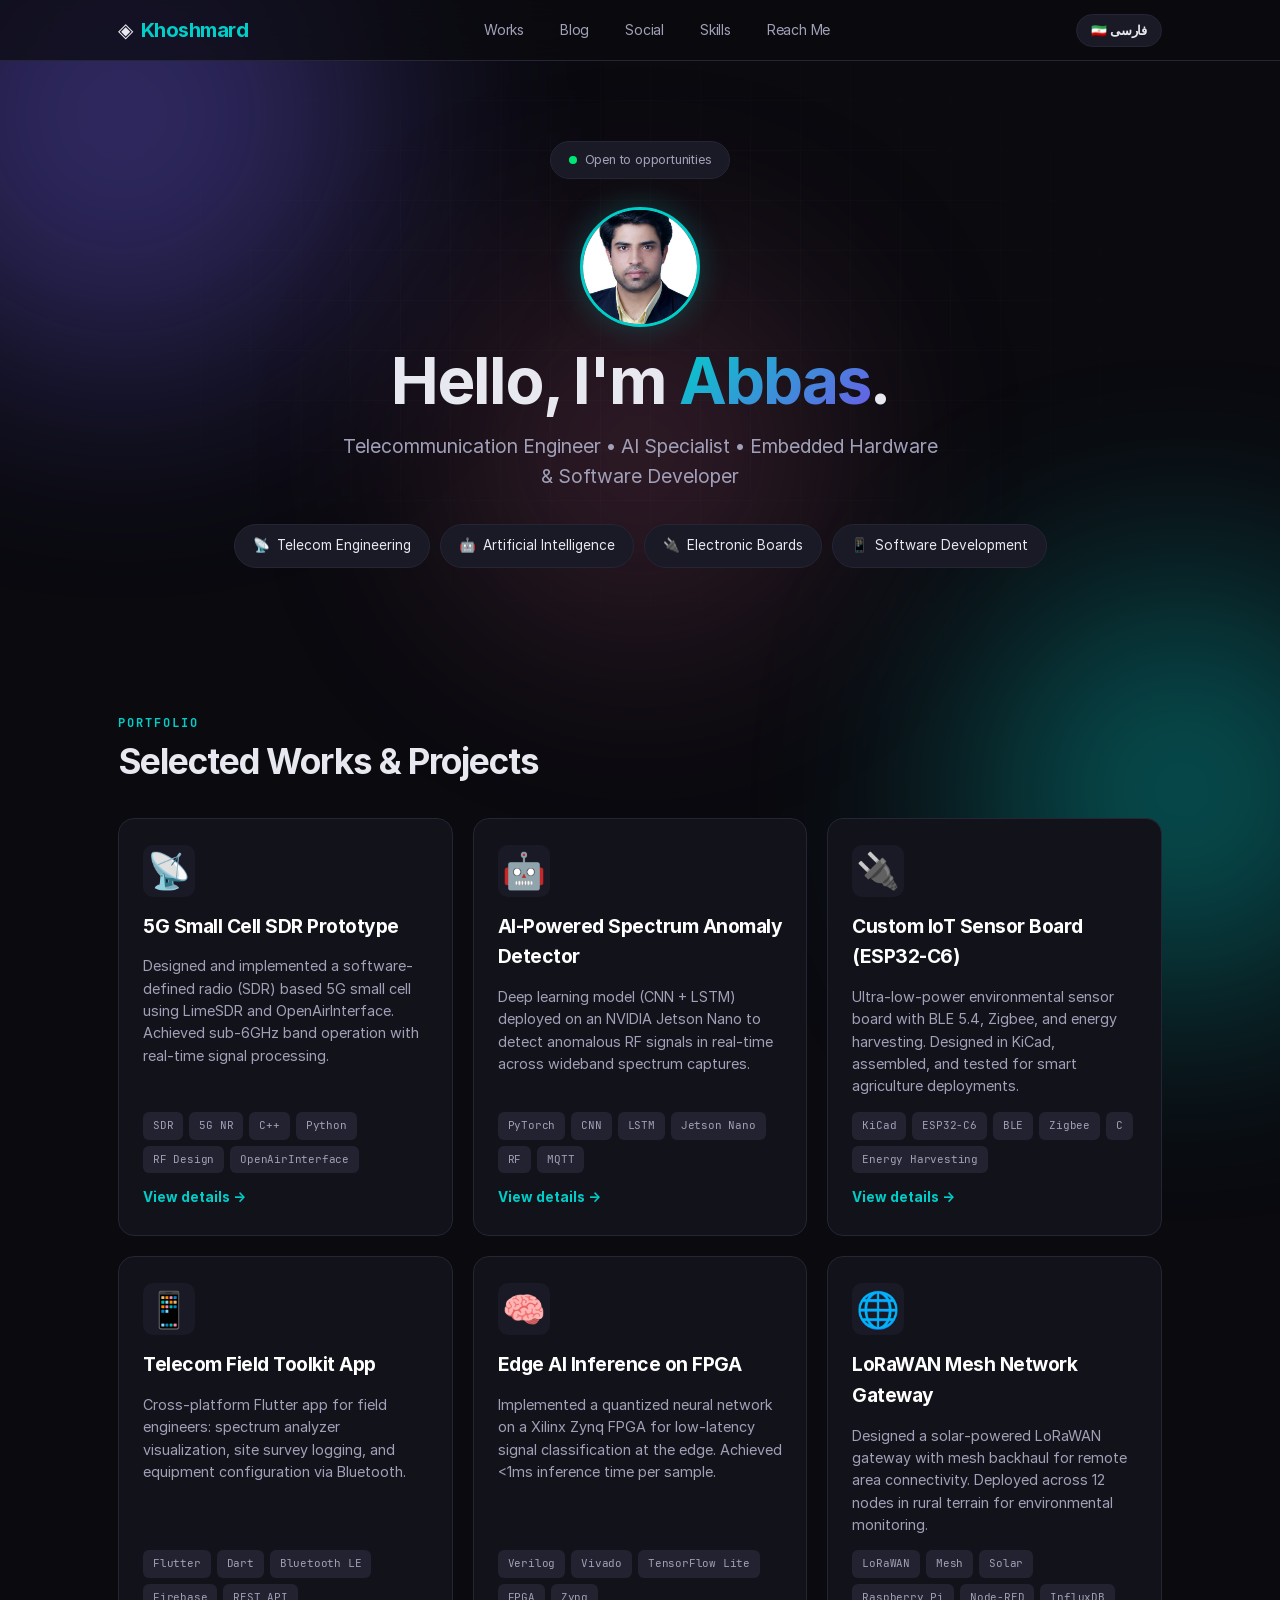
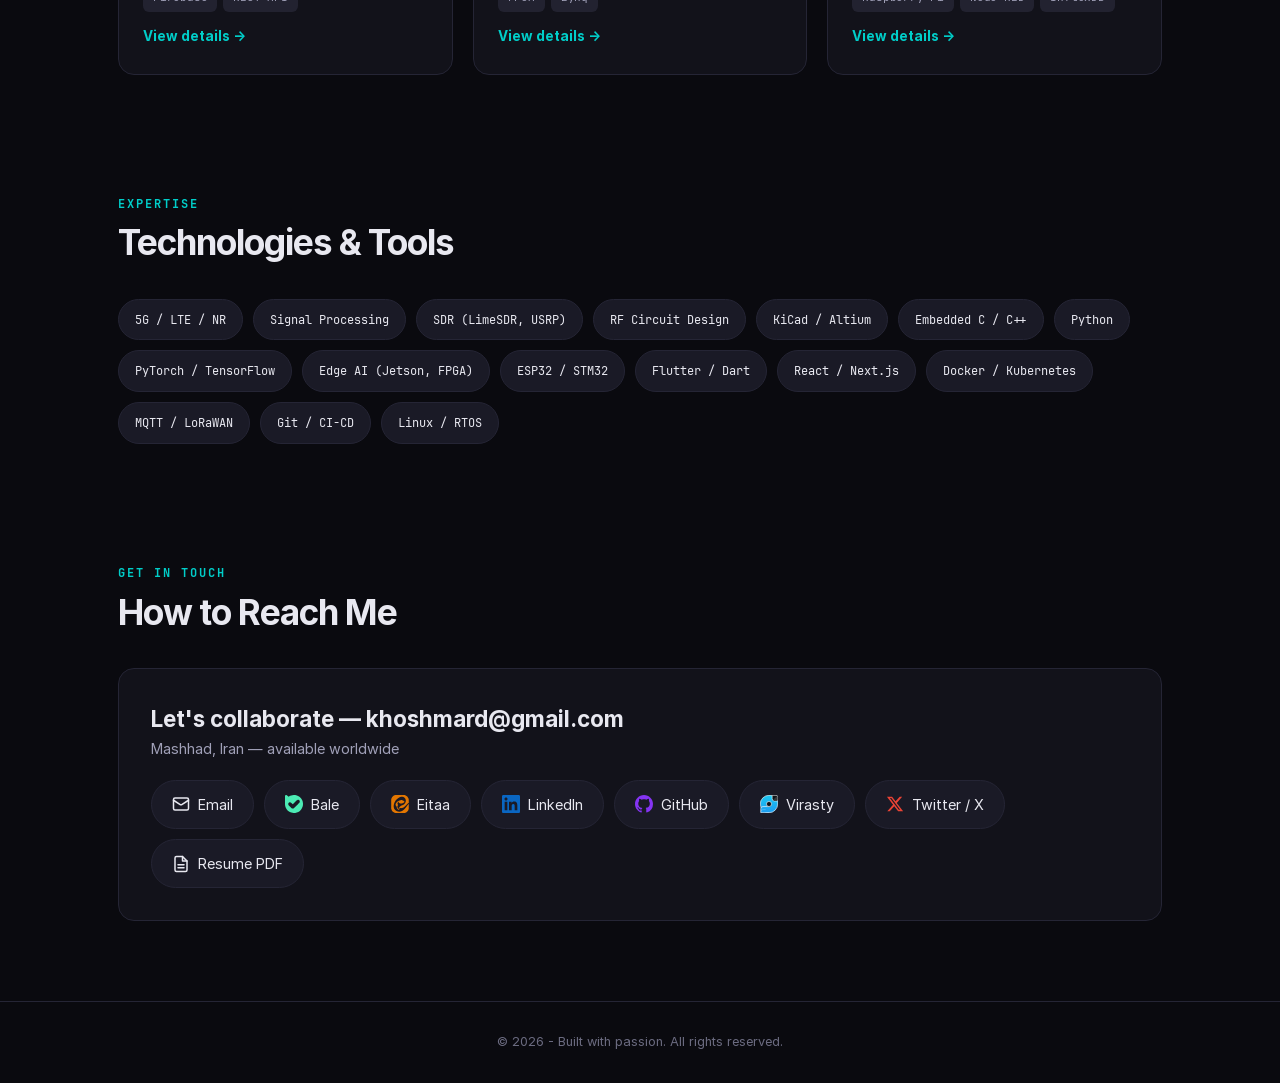
==== commit fcb6c8c9: "Separation of header and footer" ====
--- a/index.html
+++ b/index.html
@@ -15,19 +15,7 @@
     <div class="bg-orb bg-orb--3"></div>
 
     <!-- Navbar -->
-    <nav class="navbar">
-        <div class="container">
-            <a href="#" class="nav-logo" id="nav-home">◈ <span>Khoshmard</span></a>
-            <ul class="nav-links">
-                <li><a href="#works" class="nav-link" data-target="works" data-i18n="navWorks">Works</a></li>
-                <li><a href="#blog" class="nav-link" data-target="blog" data-i18n="navBlog">Blog</a></li>
-                <li><a href="#social" class="nav-link" data-target="social" data-i18n="navSocial">Social</a></li>
-                <li><a href="#skills" class="nav-link" data-target="skills" data-i18n="navSkills">Skills</a></li>
-                <li><a href="#contact" class="nav-link nav-cta" data-target="contact" data-i18n="navContact">Reach Me</a></li>
-            </ul>
-            <button id="lang-toggle" class="lang-btn" aria-label="Switch language">🇮🇷 فارسی</button>
-        </div>
-    </nav>
+    <nav class="navbar" id="main-navbar"></nav>
 
     <!-- Hero (visible by default) -->
     <header class="hero" id="hero-section">
@@ -100,11 +88,7 @@
     </section>
 
     <!-- Footer -->
-    <footer class="footer">
-        <div class="container">
-            <p>© <span id="footer-year"></span> — <span data-i18n="footerText">Built with passion. All rights reserved.</span></p>
-        </div>
-    </footer>
+    <footer class="footer" id="main-footer"></footer>
 
     <!-- Modal (shared for projects and blog posts) -->
     <div class="modal-overlay" id="modal-overlay">
@@ -125,6 +109,8 @@
         </div>
     </div>
 
+    <script src="translations.js"></script>
+    <script src="components.js"></script>
     <script src="script.js"></script>
 </body>
 </html>
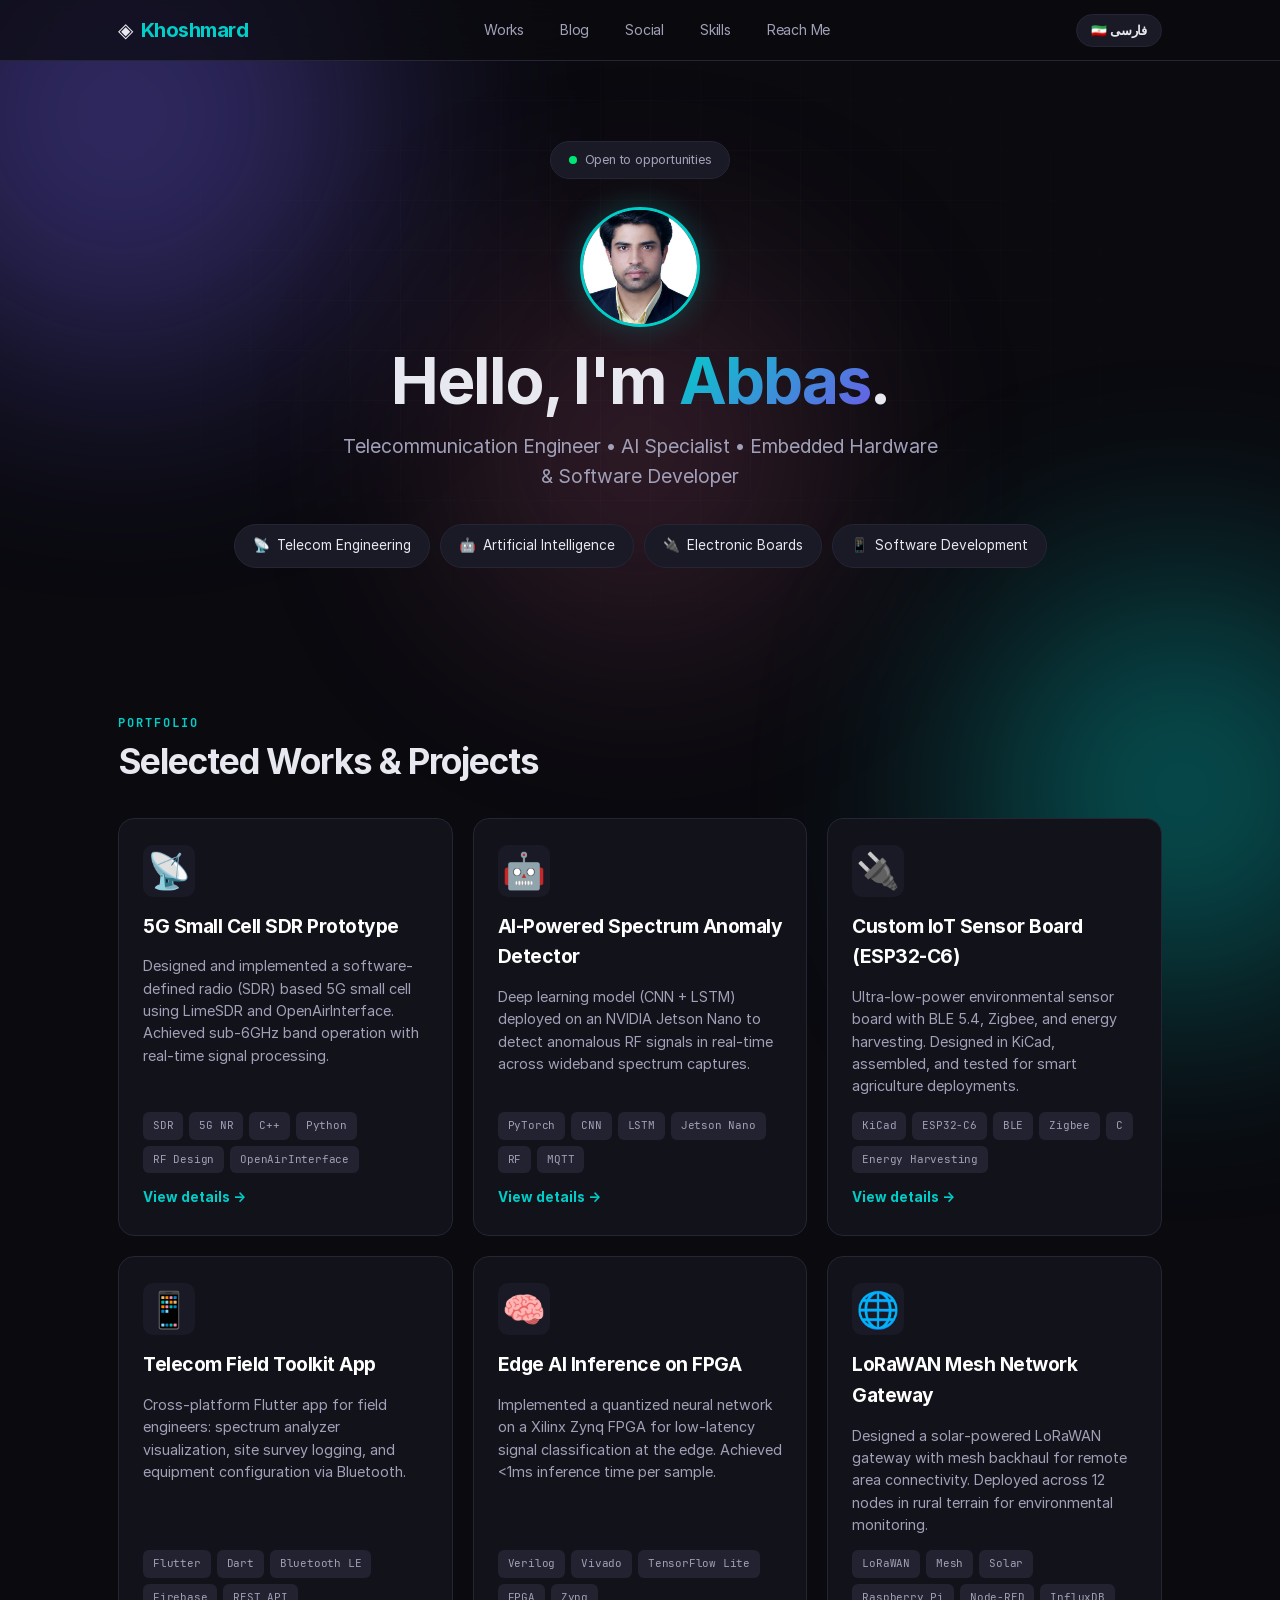
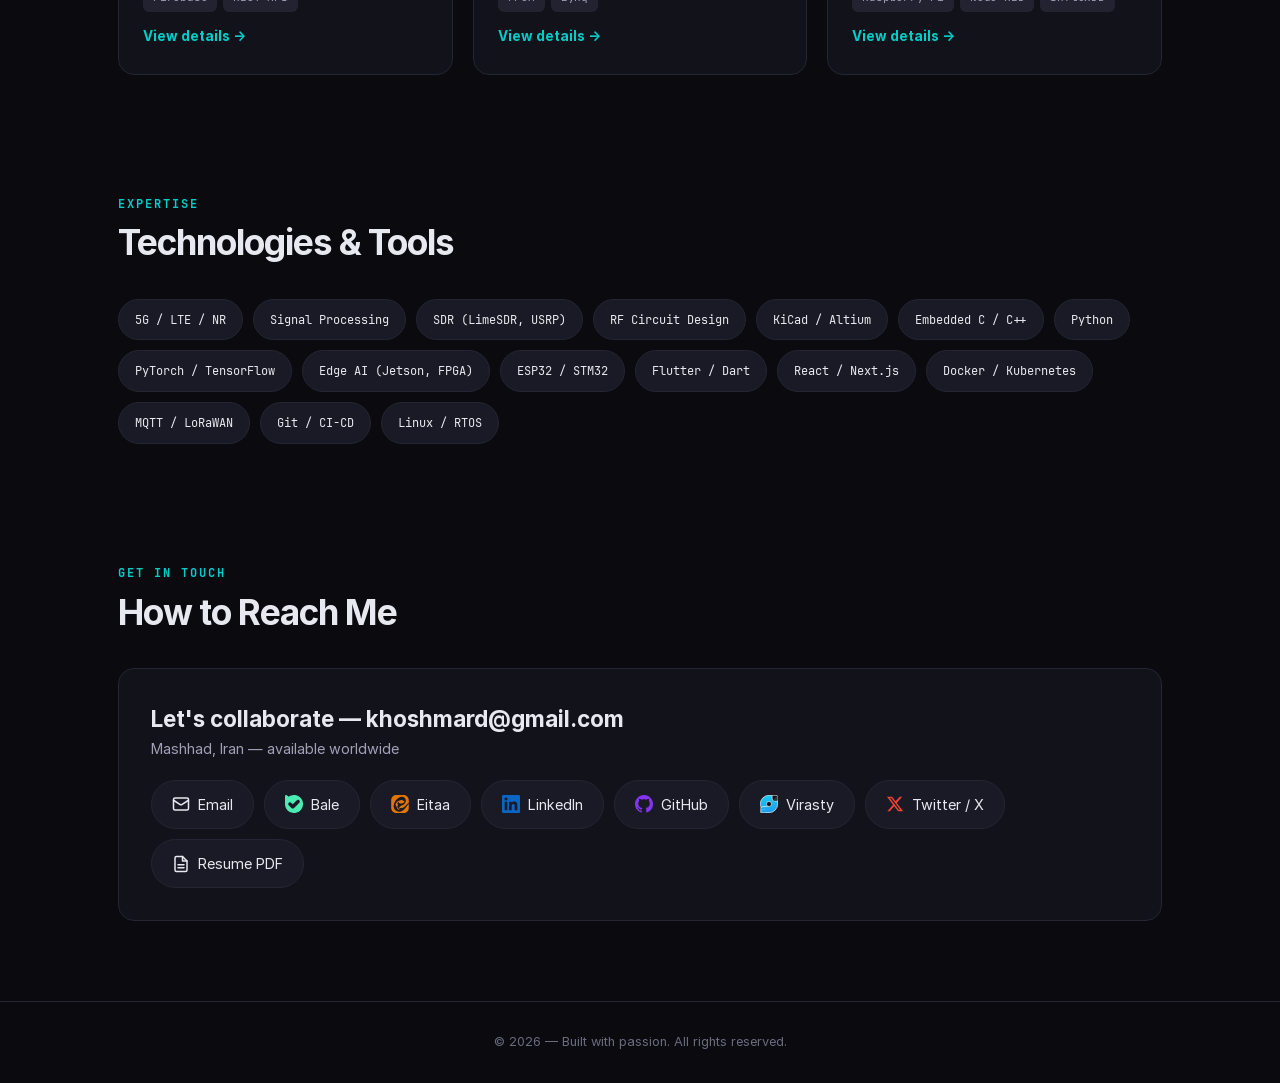
==== commit 21b5910a: "Integrate blog utils" ====
--- a/index.html
+++ b/index.html
@@ -110,6 +110,7 @@
     </div>
 
     <script src="translations.js"></script>
+    <script src="blog-utils.js"></script>
     <script src="components.js"></script>
     <script src="script.js"></script>
 </body>
--- a/styles.css
+++ b/styles.css
@@ -352,6 +352,12 @@
     font-family: 'JetBrains Mono', monospace;
 }
 
+.blog-summary {
+    font-size: 0.9rem;
+    color: var(--text-secondary);
+    line-height: 1.5;
+}
+
 /* ── Load more button & no more message ── */
 .load-more-wrap {
     text-align: center;
